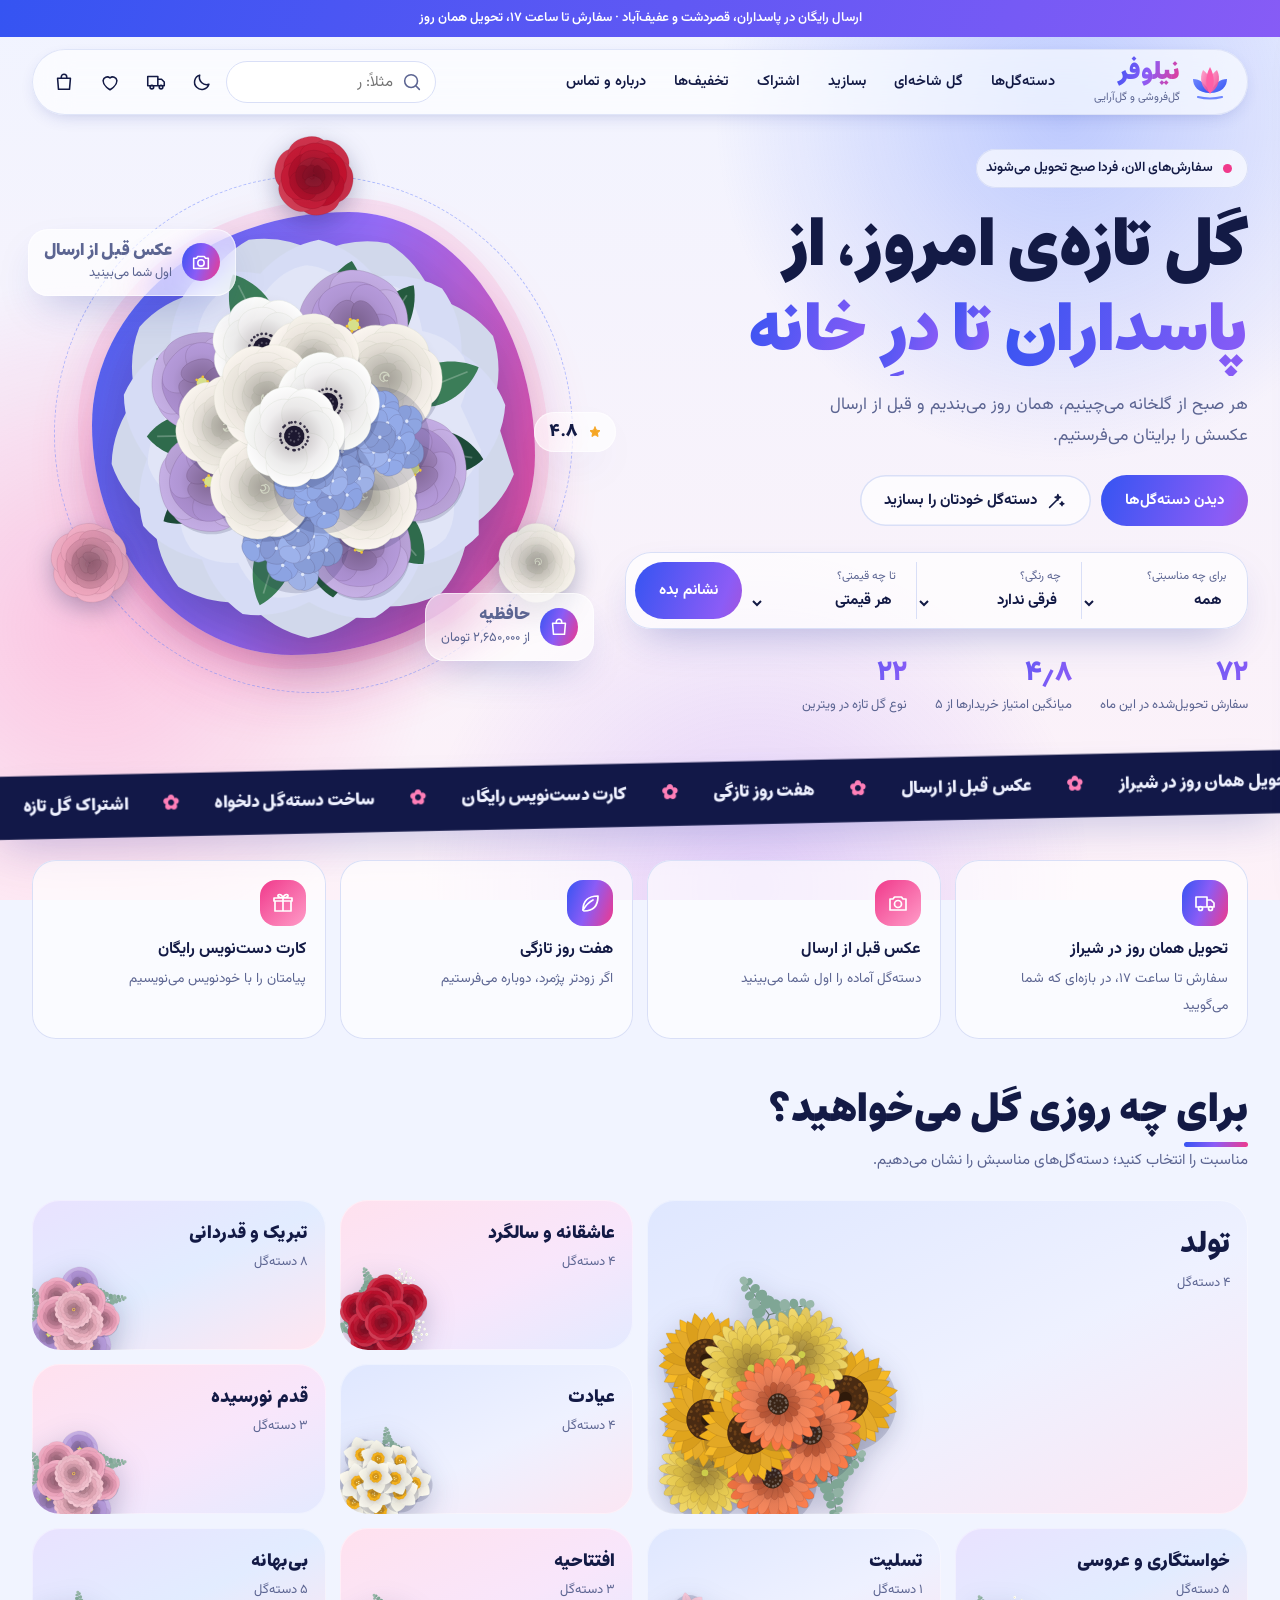
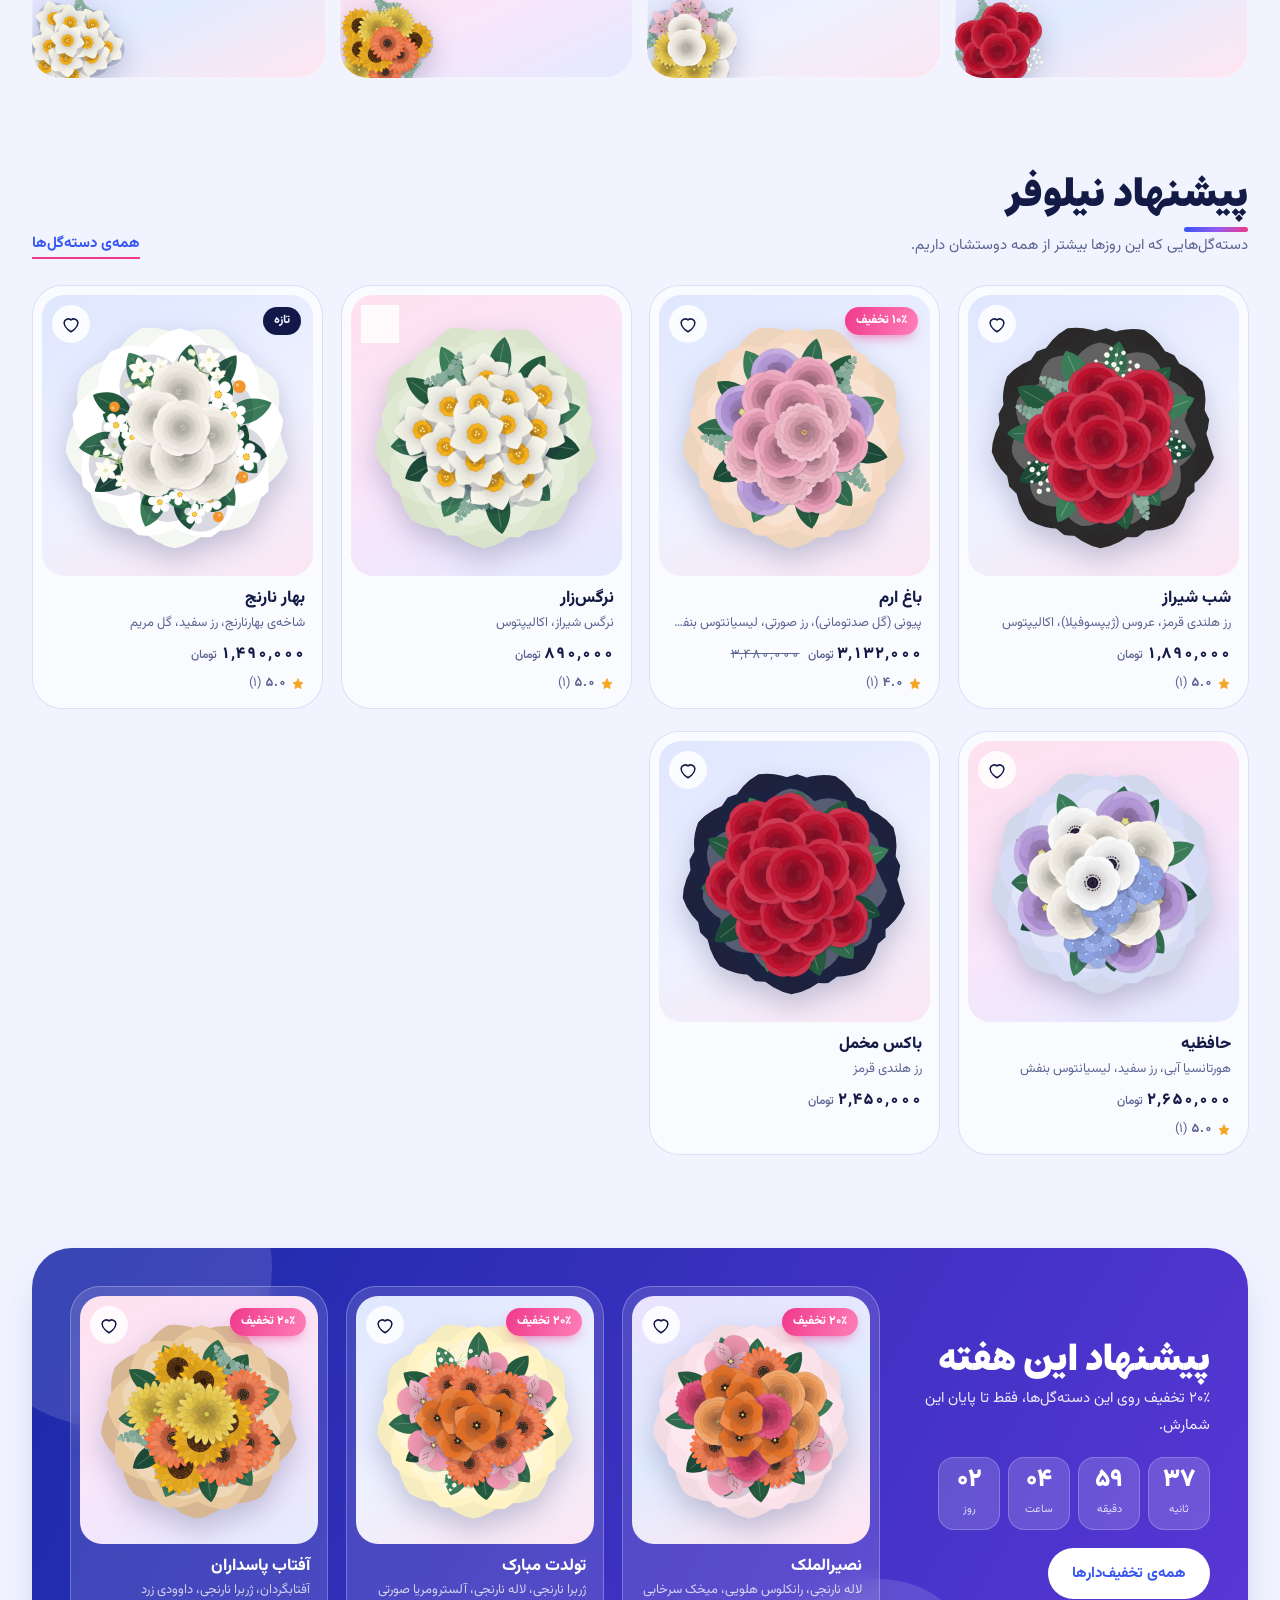
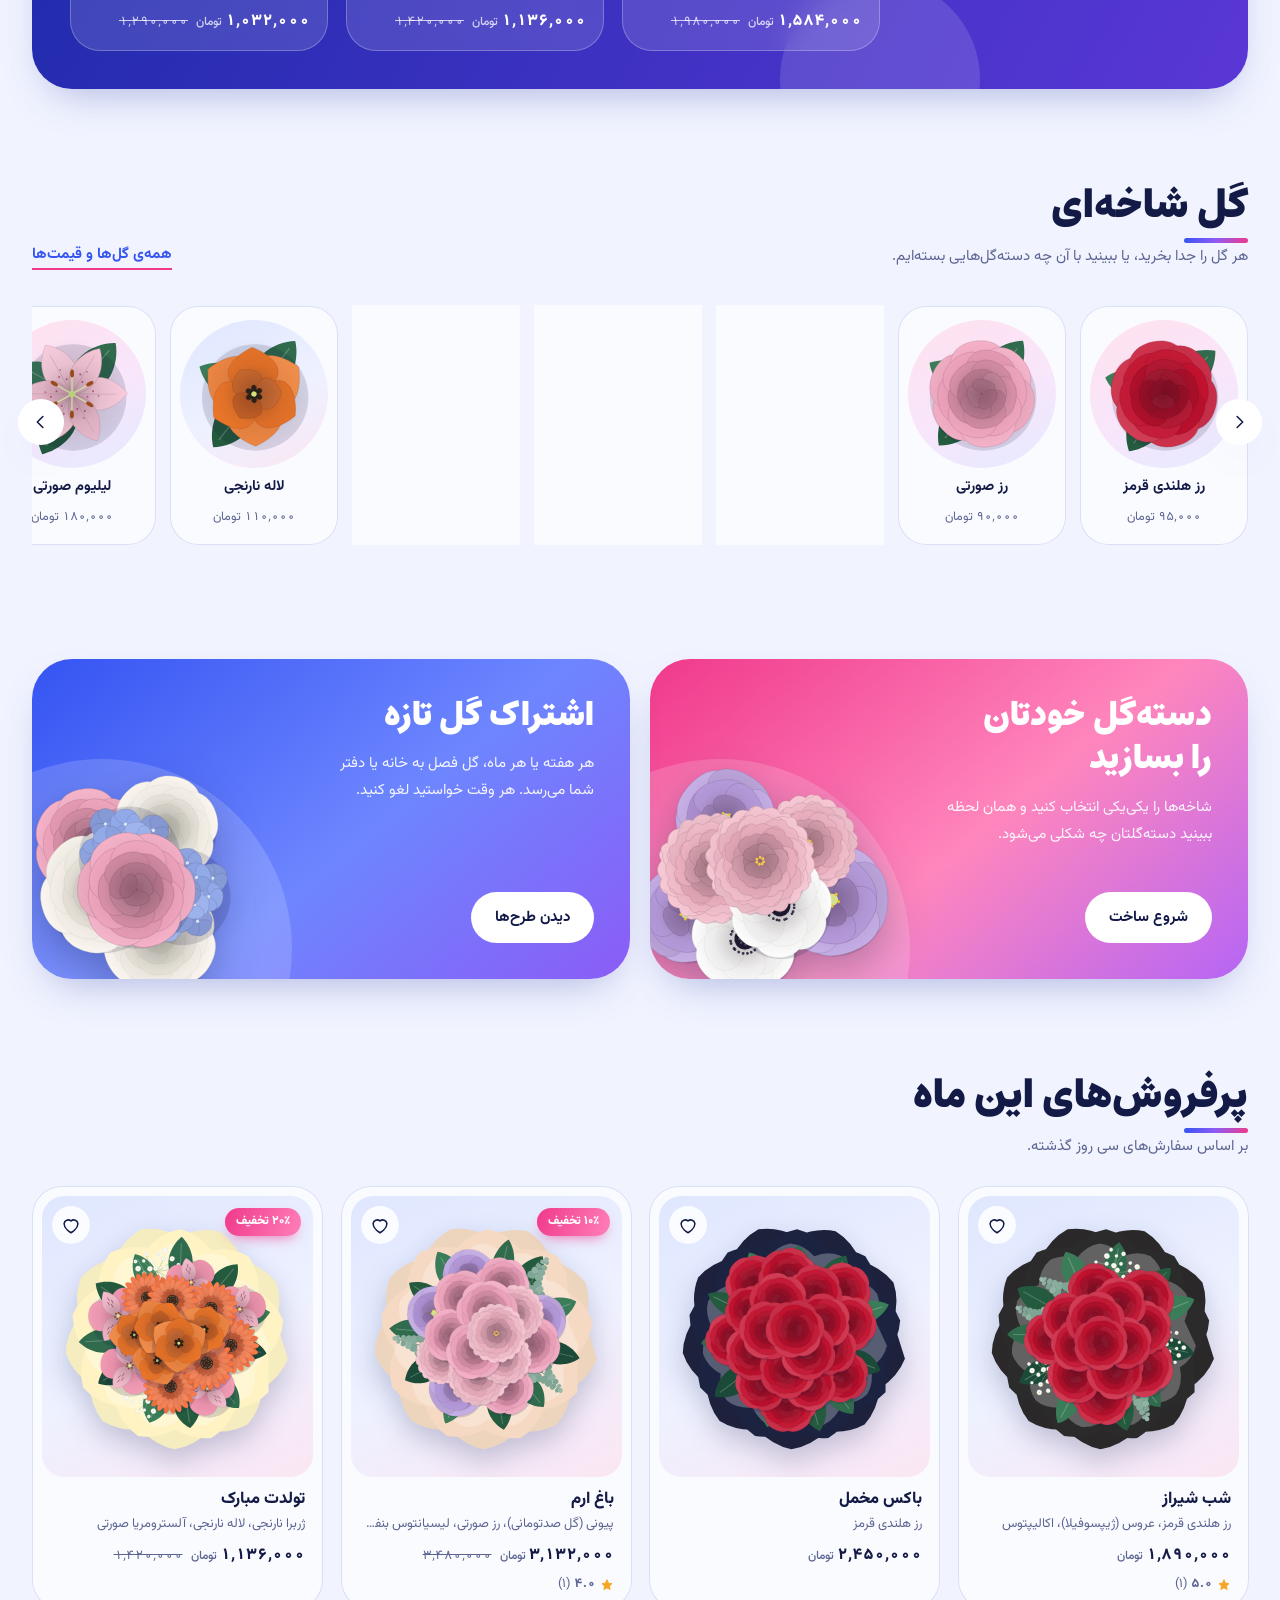
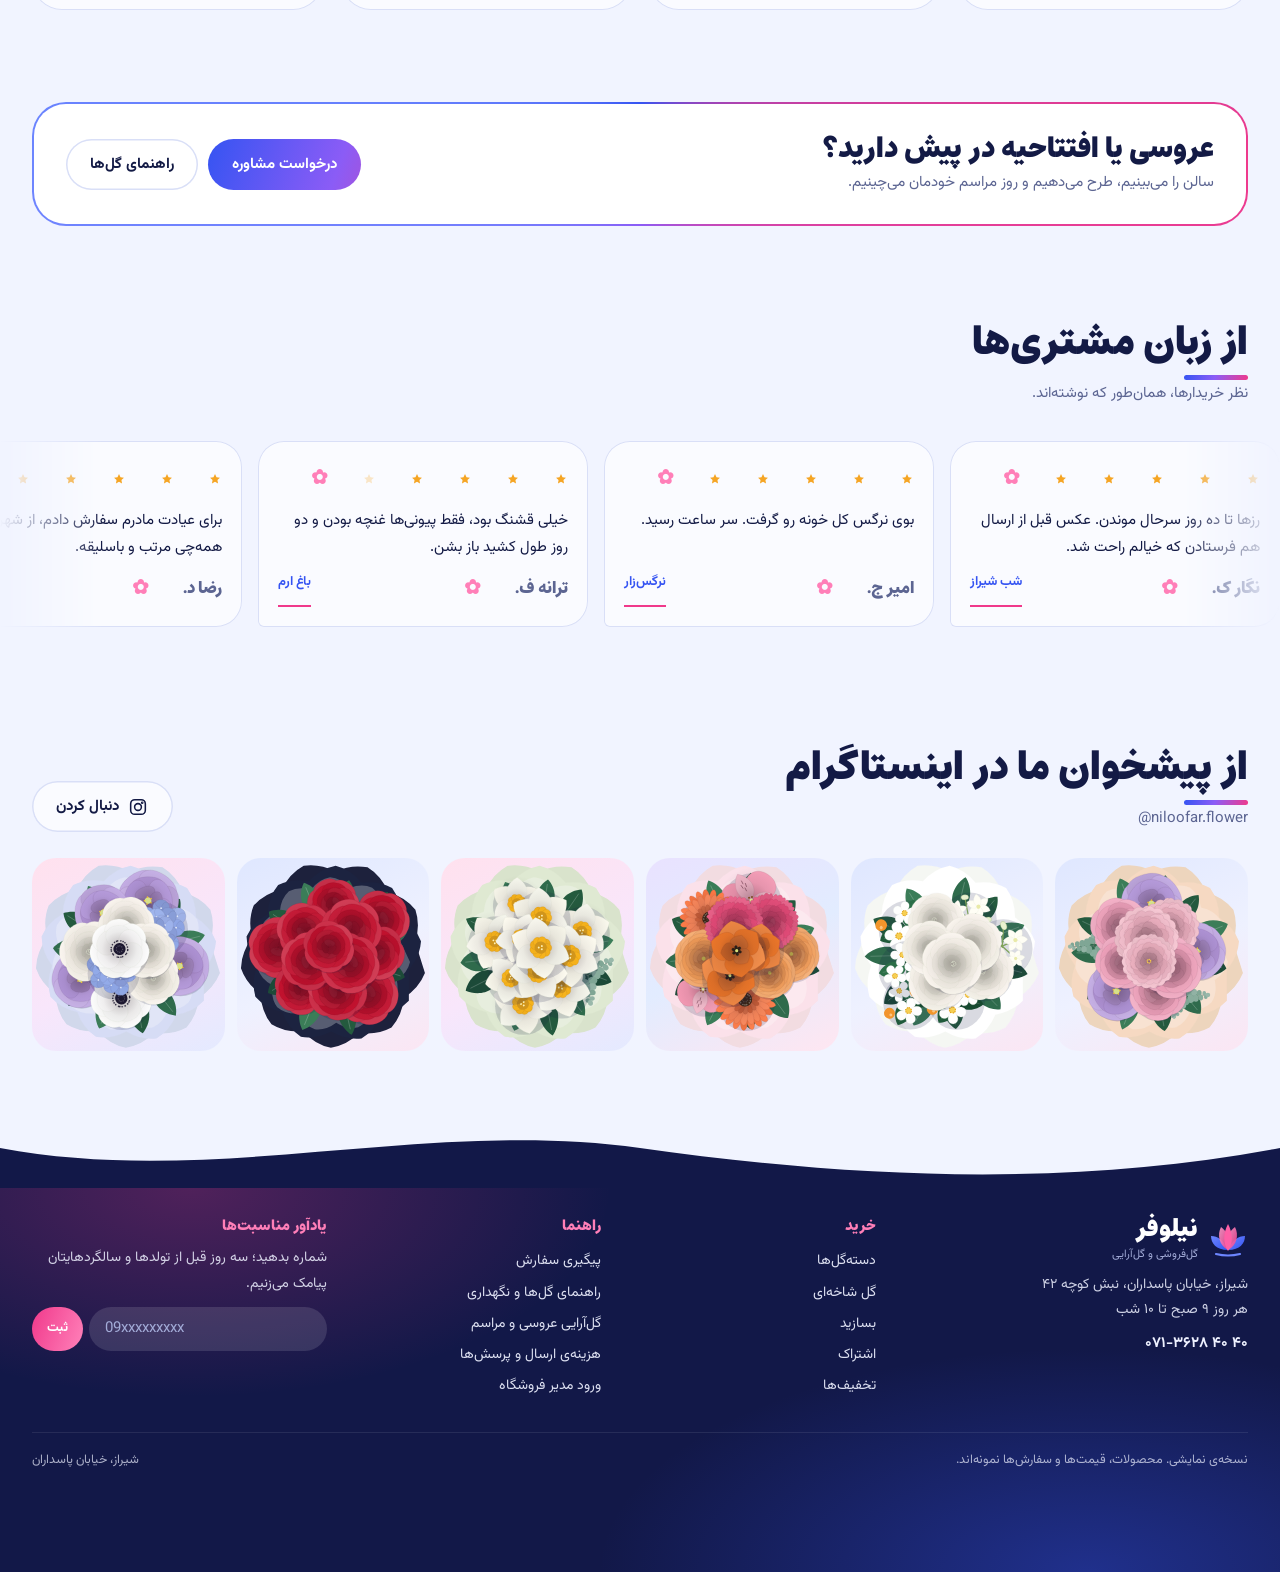
==== index.html @ 989ef5d7 "Add files via upload test for flower shopping" ====
<!doctype html>
<html lang="fa" dir="rtl">
<head>
  <meta charset="utf-8">
  <meta name="viewport" content="width=device-width, initial-scale=1, viewport-fit=cover">
  <title>گل‌فروشی نیلوفر</title>
  <meta name="description" content="گل‌فروشی نیلوفر، شیراز، خیابان پاسداران. خرید دسته‌گل و گل شاخه‌ای با تحویل همان روز.">
  <meta name="theme-color" content="#121848">
  <link rel="stylesheet" href="assets/css/style.css">
  <link rel="stylesheet" href="assets/css/admin.css">
</head>
<body>
  <div id="app"></div>
  <div class="splash" aria-hidden="true"><svg viewBox="0 0 40 40"><path d="M20 31C8 31 3 24 3 17c7 0 12 4 17 14Z" fill="#6d86ff"/><path d="M20 31c12 0 17-7 17-14-7 0-12 4-17 14Z" fill="#6d86ff"/><path d="M20 31C11 26 9 16 13 8c6 4 9 12 7 23Z" fill="#ff9cc8"/><path d="M20 31c9-5 11-15 7-23-6 4-9 12-7 23Z" fill="#ff9cc8"/><path d="M20 32c-5-7-5-18 0-27 5 9 5 20 0 27Z" fill="#ff5fa6"/><path d="M8 35c8 2 16 2 24 0" stroke="#fff" stroke-width="2.2" stroke-linecap="round" fill="none"/></svg></div>
  <noscript><p style="padding:24px;font-family:Tahoma">برای دیدن فروشگاه، جاوااسکریپت مرورگر را روشن کنید.</p></noscript>

  <!-- ترتیب مهم است: نقاش گل‌ها ← داده‌ها ← ابزارها ← جلوه‌ها ← پنل مدیریت ← فروشگاه -->
  <script src="assets/js/flora.js"></script>
  <script src="assets/js/store.js"></script>
  <script src="assets/js/ui.js"></script>
  <script src="assets/js/fx.js"></script>
  <script src="assets/js/admin.js"></script>
  <script src="assets/js/shop.js"></script>
</body>
</html>
---- assets/css/style.css ----
/* ============================================================
   نیلوفر — استایل فروشگاه (تم آبی و صورتی)
   چیدمان: پس‌زمینه‌ی شفقیِ متحرک، سطح‌های شیشه‌ای، کاشی‌های گرادیانی برای هر گل.
   تیترها با «استعداد»، متن با «وزیرمتن».
   همه‌ی رنگ‌ها در :root هستند؛ برای عوض‌کردن تم فقط همین بلوک را دست بزنید.
   ============================================================ */
@font-face { font-family: "Vazirmatn"; src: url("../fonts/Vazirmatn.woff2") format("woff2"); font-weight: 100 900; font-display: swap; }
@font-face { font-family: "Estedad"; src: url("../fonts/Estedad.woff2") format("woff2"); font-weight: 100 900; font-display: swap; }

:root {
  --bg: #f1f4ff;            /* سفیدِ یخی */
  --bg-2: #fdf1f8;
  --surface: #ffffff;
  --glass: rgba(255, 255, 255, .66);
  --surface-2: #e9edff;
  --ink: #131a45;           /* سرمه‌ای */
  --muted: #5c6592;
  --line: #d9dff7;
  --blue: #3554f2;
  --blue-2: #6d86ff;
  --violet: #8b5cf6;
  --pink: #f0398b;
  --pink-2: #ff7fb8;
  --blue-soft: #e2e9ff;
  --pink-soft: #ffe2ef;
  --gold: #f5a524;
  --gold-soft: #fff1d6;
  --primary: #3554f2;
  --on-primary: #ffffff;
  --band: #121848;
  --on-band: #eef1ff;
  --grad: linear-gradient(110deg, #3554f2 0%, #8b5cf6 48%, #f0398b 100%);
  --grad-soft: linear-gradient(135deg, #e2e9ff 0%, #f1e4ff 50%, #ffe2ef 100%);
  --tile-1: linear-gradient(155deg, #dfe7ff 0%, #eef1ff 55%, #fbe6f3 100%);
  --tile-2: linear-gradient(155deg, #ffe1ee 0%, #f8e6fb 55%, #e4eaff 100%);
  --tile-3: linear-gradient(155deg, #e9e2ff 0%, #e2ecff 50%, #ffe6f1 100%);
  --aur-1: rgba(84, 120, 255, .34);
  --aur-2: rgba(255, 92, 168, .30);
  --aur-3: rgba(150, 100, 255, .24);
  --ok: #129a6b; --warn: #b9770a; --bad: #dc2f55;
  --shadow: 0 18px 44px -18px rgba(40, 56, 160, .38);
  --shadow-sm: 0 6px 18px -8px rgba(40, 56, 160, .3);
  --glow: 0 14px 34px -10px rgba(240, 57, 139, .5);
  --display: "Estedad", "Vazirmatn", Tahoma, sans-serif;
  --body: "Vazirmatn", Tahoma, "Segoe UI", sans-serif;
  --r: 26px;
  --wrap: 1260px;
  --ease: cubic-bezier(.2, .8, .2, 1);
  --spring: cubic-bezier(.3, 1.5, .5, 1);
}
@media (prefers-color-scheme: dark) {
  :root:not([data-theme="light"]) {
    --bg: #080b22; --bg-2: #120a26; --surface: #121839; --glass: rgba(22, 29, 70, .62); --surface-2: #1a2250; --ink: #eef1ff; --muted: #a3acd8; --line: #28316a;
    --blue: #8098ff; --blue-2: #6d86ff; --violet: #a98bff; --pink: #ff6aa9; --pink-2: #ff9cc8; --blue-soft: #1a2456; --pink-soft: #3a1740; --gold: #ffc14d; --gold-soft: #3a2c12;
    --primary: #8098ff; --on-primary: #080b22; --band: #050718; --on-band: #eef1ff;
    --grad-soft: linear-gradient(135deg, #1a2456 0%, #2a1d5c 50%, #3a1740 100%);
    --tile-1: linear-gradient(155deg, #1b2760 0%, #1a2050 55%, #33194a 100%);
    --tile-2: linear-gradient(155deg, #3b1848 0%, #2a1c55 55%, #1b2760 100%);
    --tile-3: linear-gradient(155deg, #281d5e 0%, #1a2558 50%, #3a1946 100%);
    --aur-1: rgba(70, 100, 255, .30); --aur-2: rgba(255, 70, 150, .22); --aur-3: rgba(140, 90, 255, .22);
    --shadow: 0 18px 44px -16px rgba(0, 0, 0, .8); --shadow-sm: 0 6px 18px -8px rgba(0, 0, 0, .7); --glow: 0 14px 34px -10px rgba(255, 90, 160, .55); color-scheme: dark;
  }
}
:root[data-theme="dark"] {
  --bg: #080b22; --bg-2: #120a26; --surface: #121839; --glass: rgba(22, 29, 70, .62); --surface-2: #1a2250; --ink: #eef1ff; --muted: #a3acd8; --line: #28316a;
  --blue: #8098ff; --blue-2: #6d86ff; --violet: #a98bff; --pink: #ff6aa9; --pink-2: #ff9cc8; --blue-soft: #1a2456; --pink-soft: #3a1740; --gold: #ffc14d; --gold-soft: #3a2c12;
  --primary: #8098ff; --on-primary: #080b22; --band: #050718; --on-band: #eef1ff;
  --grad-soft: linear-gradient(135deg, #1a2456 0%, #2a1d5c 50%, #3a1740 100%);
  --tile-1: linear-gradient(155deg, #1b2760 0%, #1a2050 55%, #33194a 100%);
  --tile-2: linear-gradient(155deg, #3b1848 0%, #2a1c55 55%, #1b2760 100%);
  --tile-3: linear-gradient(155deg, #281d5e 0%, #1a2558 50%, #3a1946 100%);
  --aur-1: rgba(70, 100, 255, .30); --aur-2: rgba(255, 70, 150, .22); --aur-3: rgba(140, 90, 255, .22);
  --shadow: 0 18px 44px -16px rgba(0, 0, 0, .8); --shadow-sm: 0 6px 18px -8px rgba(0, 0, 0, .7); --glow: 0 14px 34px -10px rgba(255, 90, 160, .55); color-scheme: dark;
}

*, *::before, *::after { box-sizing: border-box; }
html { scroll-behavior: smooth; overflow-x: clip; }
#app { overflow-x: clip; position: relative; z-index: 1; }
body { margin: 0; background: var(--bg); color: var(--ink); font-family: var(--body); font-size: 15px; line-height: 1.8; -webkit-font-smoothing: antialiased; overflow-x: hidden; }
img, svg { max-width: 100%; display: block; }
a { color: inherit; text-decoration: none; }
button, input, select, textarea { font: inherit; color: inherit; }
button { cursor: pointer; border: 0; background: none; padding: 0; }
h1, h2, h3, h4 { margin: 0; line-height: 1.3; text-wrap: balance; }
p { margin: 0; }
ul { margin: 0; padding: 0; list-style: none; }
[hidden] { display: none !important; }
:focus-visible { outline: 3px solid var(--pink); outline-offset: 2px; border-radius: 8px; }
::selection { background: var(--pink); color: #fff; }
.num { font-variant-numeric: tabular-nums; }
.wrap { max-width: var(--wrap); margin-inline: auto; padding-inline: 22px; }
.flora { width: 100%; height: auto; }
.ic { width: 22px; height: 22px; flex: none; }
.grad-t { background: var(--grad); background-size: 220% 100%; -webkit-background-clip: text; background-clip: text; color: transparent; animation: hue 7s linear infinite alternate; }
@keyframes hue { to { background-position: 100% 0; } }

/* ---------- پس‌زمینه‌ی شفقی ---------- */
.aurora { position: fixed; inset: 0; z-index: 0; overflow: hidden; pointer-events: none; background: linear-gradient(180deg, var(--bg) 0%, var(--bg-2) 100%); }
.aurora i { position: absolute; width: 62vmax; height: 62vmax; border-radius: 50%; will-change: transform; }
.aurora i:nth-child(1) { background: radial-gradient(circle, var(--aur-1) 0, transparent 62%); top: -22vmax; right: -14vmax; animation: drift1 26s ease-in-out infinite alternate; }
.aurora i:nth-child(2) { background: radial-gradient(circle, var(--aur-2) 0, transparent 62%); top: 18vmax; left: -24vmax; animation: drift2 32s ease-in-out infinite alternate; }
.aurora i:nth-child(3) { background: radial-gradient(circle, var(--aur-3) 0, transparent 60%); bottom: -30vmax; right: 10vmax; animation: drift3 38s ease-in-out infinite alternate; }
@keyframes drift1 { to { transform: translate(-16vmax, 12vmax) scale(1.2); } }
@keyframes drift2 { to { transform: translate(20vmax, -10vmax) scale(.85); } }
@keyframes drift3 { to { transform: translate(-12vmax, -16vmax) scale(1.15); } }
.petals { position: fixed; inset: 0; z-index: 0; pointer-events: none; overflow: hidden; }
.petal { position: absolute; top: -6vh; width: 16px; height: 22px; border-radius: 80% 10% 80% 10%; opacity: .0; animation: fall linear infinite; }
@keyframes fall {
  0% { transform: translate3d(0, -6vh, 0) rotate(0); opacity: 0; }
  10% { opacity: .75; }
  100% { transform: translate3d(var(--sway, 12vw), 108vh, 0) rotate(var(--spin, 540deg)); opacity: 0; }
}
.progress { position: fixed; top: 0; inset-inline: 0; height: 3px; z-index: 90; background: var(--grad); transform-origin: right; transform: scaleX(var(--p, 0)); }

/* ---------- دکمه‌ها ---------- */
.btn { position: relative; overflow: hidden; display: inline-flex; align-items: center; justify-content: center; gap: 8px; padding: 12px 24px; border-radius: 999px; font-weight: 700; font-size: 15px; background: var(--grad); background-size: 180% 100%; color: #fff; transition: transform .25s var(--spring), box-shadow .25s, background-position .5s; white-space: nowrap; isolation: isolate; }
.btn::before { content: ""; position: absolute; inset: 0; z-index: -1; background: linear-gradient(100deg, transparent 30%, rgba(255, 255, 255, .45) 50%, transparent 70%); transform: translateX(130%); transition: transform .7s var(--ease); }
.btn:hover { transform: translateY(-2px) scale(1.02); box-shadow: var(--glow); background-position: 100% 0; }
.btn:hover::before { transform: translateX(-130%); }
.btn:active { transform: scale(.97); }
.btn-r { background: linear-gradient(110deg, #f0398b, #ff7fb8 60%, #8b5cf6); background-size: 180% 100%; }
.btn-g { background: var(--glass); color: var(--ink); box-shadow: inset 0 0 0 1.5px var(--line); backdrop-filter: blur(10px); }
.btn-g:hover { box-shadow: inset 0 0 0 1.5px var(--blue-2), var(--shadow-sm); }
.btn-sm { padding: 7px 15px; font-size: 13px; }
.btn-block { width: 100%; }
.btn[disabled] { opacity: .5; cursor: not-allowed; transform: none; box-shadow: none; }
.ripple { position: absolute; border-radius: 50%; background: rgba(255, 255, 255, .5); transform: scale(0); animation: ripple .6s linear; pointer-events: none; z-index: 1; }
@keyframes ripple { to { transform: scale(3); opacity: 0; } }
.link { position: relative; color: var(--blue); font-weight: 700; padding-bottom: 2px; background: linear-gradient(var(--pink), var(--pink)) no-repeat right bottom / 100% 2px; transition: background-size .35s var(--ease); }
.link:hover { background-size: 0 2px; background-position: left bottom; }
.icon-btn { position: relative; width: 44px; height: 44px; display: grid; place-items: center; border-radius: 50%; color: var(--ink); transition: background .2s, transform .25s var(--spring), color .2s; }
.icon-btn:hover { background: var(--surface-2); transform: translateY(-2px); color: var(--blue); }
.count { position: absolute; top: 2px; inset-inline-start: 0; min-width: 19px; height: 19px; padding: 0 5px; border-radius: 10px; background: var(--pink); color: #fff; font-size: 11px; font-weight: 800; display: grid; place-items: center; line-height: 1; box-shadow: 0 0 0 2px var(--bg); }
.bump { animation: bump .5s var(--spring); }
@keyframes bump { 40% { transform: scale(1.35) rotate(-10deg); } }

/* ---------- نوار خبر و سربرگ ---------- */
.announce { background: var(--grad); background-size: 220% 100%; animation: hue 9s linear infinite alternate; color: #fff; font-size: 13px; text-align: center; padding: 7px 16px; font-weight: 600; }
.hdr { position: sticky; top: env(safe-area-inset-top, 0px); z-index: 40; padding-block: 12px 0; pointer-events: none; }
.hdr-in { pointer-events: auto; display: flex; align-items: center; gap: 16px; min-height: 66px; padding-inline: 18px 10px; border-radius: 999px; background: var(--glass); backdrop-filter: blur(18px) saturate(1.5); box-shadow: inset 0 0 0 1px color-mix(in srgb, var(--line) 80%, transparent), var(--shadow-sm); transition: min-height .3s var(--ease), box-shadow .3s; max-width: calc(var(--wrap) - 44px); }
.hdr.scrolled .hdr-in { min-height: 56px; box-shadow: inset 0 0 0 1px var(--line), var(--shadow); }
.logo { display: flex; align-items: center; gap: 10px; }
.logo-mark { width: 40px; height: 40px; transition: transform .6s var(--spring); }
.logo:hover .logo-mark { transform: rotate(-18deg) scale(1.1); }
.logo-name { font-family: var(--display); font-weight: 900; font-size: 25px; line-height: 1.1; background: var(--grad); -webkit-background-clip: text; background-clip: text; color: transparent; }
.logo-sub { font-size: 11px; color: var(--muted); line-height: 1.2; margin-top: 2px; }
.nav { display: flex; gap: 2px; margin-inline-start: 10px; }
.nav a { position: relative; padding: 8px 13px; border-radius: 999px; font-weight: 600; font-size: 14.5px; transition: color .2s; z-index: 0; }
.nav a::before { content: ""; position: absolute; inset: 0; border-radius: inherit; background: var(--grad-soft); z-index: -1; transform: scale(.5); opacity: 0; transition: transform .3s var(--spring), opacity .2s; }
.nav a:hover::before, .nav a.on::before { transform: none; opacity: 1; }
.nav a.on { color: var(--blue); }
.hdr-tools { display: flex; align-items: center; gap: 2px; margin-inline-start: auto; }
.search { position: relative; }
.search input { width: 210px; height: 42px; border-radius: 999px; border: 1.5px solid var(--line); background: var(--surface); padding-inline: 42px 16px; outline: 0; transition: border-color .2s, width .35s var(--ease), box-shadow .2s; }
.search input:focus { border-color: var(--blue-2); width: 270px; box-shadow: 0 0 0 4px color-mix(in srgb, var(--blue-2) 22%, transparent); }
.search .ic { position: absolute; inset-inline-start: 13px; top: 10px; color: var(--muted); pointer-events: none; }
.sugg { position: absolute; top: 52px; inset-inline: 0; min-width: 300px; background: var(--surface); border: 1px solid var(--line); border-radius: 20px; box-shadow: var(--shadow); padding: 6px; z-index: 50; animation: pop .25s var(--spring); }
@keyframes pop { from { transform: translateY(-8px) scale(.96); opacity: 0; } }
.sugg a { display: flex; align-items: center; gap: 10px; padding: 6px 8px; border-radius: 14px; font-size: 14px; transition: background .15s, transform .2s; }
.sugg a:hover { background: var(--surface-2); transform: translateX(-4px); }
.sugg .th { width: 42px; height: 42px; border-radius: 14px; flex: none; overflow: hidden; }
.sugg small { color: var(--muted); margin-inline-start: auto; }
.menu-btn { display: none; }

/* ---------- ورود صفحه و نمایش هنگام اسکرول ---------- */
#view > * { animation: viewin .5s var(--ease) both; }
@keyframes viewin { from { opacity: 0; transform: translateY(14px); } }
.has-fx [data-rv] { opacity: 0; transform: translateY(28px) scale(.98); transition: opacity .7s var(--ease), transform .7s var(--ease); transition-delay: calc(var(--d, 0) * 70ms); }
.has-fx [data-rv="left"] { transform: translateX(-40px); }
.has-fx [data-rv="zoom"] { transform: scale(.86); }
.has-fx [data-rv].in { opacity: 1; transform: none; }

/* ---------- صفحه‌ی اول: قهرمان ---------- */
.hero { position: relative; padding-block: 34px 20px; }
.hero-in { display: grid; grid-template-columns: 1.05fr .95fr; gap: 30px; align-items: center; }
.hero h1 { font-family: var(--display); font-weight: 900; font-size: clamp(2.3rem, 5.2vw, 4.5rem); line-height: 1.28; letter-spacing: -.01em; }
.hero h1 .w { display: inline-block; animation: word .8s var(--spring) both; animation-delay: calc(var(--i) * 80ms + 150ms); }
@keyframes word { from { opacity: 0; transform: translateY(.7em) rotate(6deg); } }
.hero p.lead { font-size: 17px; color: var(--muted); max-width: 46ch; margin-top: 14px; animation: viewin .8s .6s var(--ease) both; }
.hero-cta { display: flex; gap: 10px; flex-wrap: wrap; margin-top: 24px; }
.hero .hero-cta { animation: viewin .8s .75s var(--ease) both; }
.same-day { display: inline-flex; align-items: center; gap: 10px; margin-bottom: 18px; padding: 7px 16px 7px 10px; background: var(--glass); backdrop-filter: blur(10px); box-shadow: inset 0 0 0 1px var(--line); color: var(--ink); border-radius: 999px; font-size: 13.5px; font-weight: 600; animation: viewin .6s var(--ease) both; }
.same-day b { color: var(--pink); font-variant-numeric: tabular-nums; }
.pulse { width: 9px; height: 9px; border-radius: 50%; background: var(--pink); box-shadow: 0 0 0 0 var(--pink); animation: pulse 1.8s infinite; }
@keyframes pulse { 70% { box-shadow: 0 0 0 10px transparent; } 100% { box-shadow: 0 0 0 0 transparent; } }
.hero-stats { display: flex; gap: 28px; margin-top: 26px; flex-wrap: wrap; animation: viewin .8s 1s var(--ease) both; }
.stat b { display: block; font-family: var(--display); font-weight: 900; font-size: 28px; line-height: 1.3; font-variant-numeric: tabular-nums; }
.stat span { font-size: 13px; color: var(--muted); }

.stage { position: relative; justify-self: center; width: min(100%, 540px); aspect-ratio: 1; --mx: 0; --my: 0; }
.stage-blob { position: absolute; inset: 9%; background: var(--grad); border-radius: 58% 42% 55% 45% / 48% 55% 45% 52%; animation: morph 14s ease-in-out infinite alternate, spin 40s linear infinite; opacity: .9; box-shadow: 0 30px 80px -20px rgba(240, 57, 139, .55), 0 0 0 14px color-mix(in srgb, var(--pink-2) 18%, transparent); transform: translate(calc(var(--mx) * -10px), calc(var(--my) * -10px)); }
@keyframes morph { 0% { border-radius: 58% 42% 55% 45% / 48% 55% 45% 52%; } 50% { border-radius: 42% 58% 44% 56% / 58% 42% 58% 42%; } 100% { border-radius: 52% 48% 60% 40% / 44% 60% 40% 56%; } }
@keyframes spin { to { rotate: 360deg; } }
.stage-ring { position: absolute; inset: 0; animation: spin 36s linear infinite reverse; }
.stage-ring text { font-family: var(--body); font-size: 9.5px; font-weight: 700; fill: var(--muted); letter-spacing: .5px; }
.stage-orbit { position: absolute; inset: 2%; border-radius: 50%; border: 1.5px dashed color-mix(in srgb, var(--blue-2) 50%, transparent); animation: spin 30s linear infinite; }
.orb { position: absolute; width: 17%; aspect-ratio: 1; margin: -8.5%; animation: spin 30s linear infinite reverse; filter: drop-shadow(0 8px 12px rgba(20, 26, 80, .3)); }
.orb:nth-child(1) { top: 0; left: 50%; }
.orb:nth-child(2) { top: 75%; left: 6.7%; }
.orb:nth-child(3) { top: 75%; left: 93.3%; }
.stage-bq { position: absolute; inset: 11%; display: grid; place-items: center; animation: bob 6s ease-in-out infinite; transform: translate(calc(var(--mx) * 16px), calc(var(--my) * 16px)); filter: drop-shadow(0 26px 30px rgba(20, 26, 80, .35)); }
.stage-bq > * { transition: transform .5s var(--ease); }
.stage-bq:hover > * { transform: scale(1.05) rotate(6deg); }
@keyframes bob { 50% { translate: 0 -12px; } }
.chip-f { position: absolute; z-index: 3; background: var(--glass); backdrop-filter: blur(14px) saturate(1.4); box-shadow: inset 0 0 0 1px color-mix(in srgb, #fff 55%, transparent), var(--shadow); border-radius: 20px; padding: 10px 16px; display: flex; align-items: center; gap: 10px; font-size: 13px; animation: bob 5s ease-in-out infinite; transform: translate(calc(var(--mx) * 26px), calc(var(--my) * 26px)); }
.chip-f strong { display: block; font-family: var(--display); font-weight: 800; font-size: 17px; line-height: 1.4; }
.chip-f span { color: var(--muted); }
.chip-f .dot-ic { width: 38px; height: 38px; border-radius: 50%; background: var(--grad); color: #fff; display: grid; place-items: center; flex: none; }
.chip-f.c1 { inset-block-end: 8%; inset-inline-start: -2%; animation-delay: -1s; }
.chip-f.c2 { inset-block-start: 12%; inset-inline-end: -3%; animation-delay: -2.5s; }
.chip-f.c3 { inset-block-start: 46%; inset-inline-start: -6%; animation-delay: -4s; padding: 8px 14px; }
.bloom { animation: bloom .8s var(--spring) backwards; animation-delay: calc(var(--i) * 40ms + 200ms); }
@keyframes bloom { from { transform: scale(0) rotate(-60deg); opacity: 0; } }

.finder { margin-top: 26px; display: grid; grid-template-columns: 1fr 1fr 1fr auto; gap: 8px; background: var(--glass); backdrop-filter: blur(16px); box-shadow: inset 0 0 0 1px var(--line), var(--shadow); border-radius: 26px; padding: 10px; max-width: 660px; animation: viewin .8s .9s var(--ease) both; }
.finder label { display: block; font-size: 11.5px; color: var(--muted); padding-inline: 12px; }
.finder select { width: 100%; border: 0; background: transparent; padding: 0 12px 6px; font-weight: 700; outline: 0; cursor: pointer; }
.finder select option { background: var(--surface); color: var(--ink); }
.finder > div { border-inline-end: 1px solid var(--line); padding-top: 4px; }
.finder > div:nth-child(3) { border: 0; }

/* ---------- نوار متحرک ---------- */
.marquee { margin-block: 26px 6px; background: var(--band); color: var(--on-band); transform: rotate(-1.2deg) scale(1.02); overflow: hidden; padding-block: 13px; box-shadow: var(--shadow); }
.marquee-track { display: flex; gap: 34px; width: max-content; animation: marq 36s linear infinite; }
.marquee:hover .marquee-track, .rev-marquee:hover .marquee-track { animation-play-state: paused; }
.marquee-track span { display: inline-flex; align-items: center; gap: 34px; font-family: var(--display); font-weight: 800; font-size: 17px; white-space: nowrap; }
.marquee-track span::after { content: "✿"; color: var(--pink-2); font-size: 20px; animation: spin 6s linear infinite; }
@keyframes marq { to { transform: translateX(50%); } }

.sec { padding-block: 46px; position: relative; }
.sec-h { display: flex; align-items: end; justify-content: space-between; gap: 16px; margin-bottom: 26px; flex-wrap: wrap; }
.sec-h h2 { position: relative; font-family: var(--display); font-weight: 900; font-size: clamp(1.7rem, 3.2vw, 2.5rem); padding-bottom: 10px; }
.sec-h h2::after { content: ""; position: absolute; inset-block-end: 0; inset-inline-start: 0; width: 64px; height: 5px; border-radius: 5px; background: var(--grad); transition: width .8s var(--ease) .2s; }
.has-fx .sec-h[data-rv] h2::after { width: 0; }
.has-fx .sec-h[data-rv].in h2::after { width: 64px; }
.sec-h p { color: var(--muted); max-width: 52ch; }

.promise { display: grid; grid-template-columns: repeat(4, minmax(0, 1fr)); gap: 14px; margin-top: 34px; }
.promise div { padding: 20px; border-radius: 24px; background: var(--glass); backdrop-filter: blur(12px); box-shadow: inset 0 0 0 1px var(--line); transition: transform .35s var(--spring), box-shadow .3s; }
.promise div:hover { transform: translateY(-6px); box-shadow: inset 0 0 0 1px var(--blue-2), var(--shadow); }
.promise b { display: block; font-size: 16px; }
.promise span { color: var(--muted); font-size: 13.5px; }
.promise .ic { box-sizing: content-box; color: #fff; width: 24px; height: 24px; padding: 11px; border-radius: 16px; background: var(--grad); margin-bottom: 10px; transition: transform .5s var(--spring); }
.promise div:nth-child(even) .ic { background: linear-gradient(135deg, #f0398b, #ff9cc8); }
.promise div:hover .ic { transform: rotate(-12deg) scale(1.12); }

/* ---------- مناسبت‌ها: چیدمان بنتو ---------- */
.bento { display: grid; grid-template-columns: repeat(4, minmax(0, 1fr)); grid-auto-rows: 150px; gap: 14px; }
.bento-i { position: relative; overflow: hidden; border-radius: 28px; padding: 18px; display: flex; flex-direction: column; justify-content: flex-start; background: var(--tile-1); box-shadow: inset 0 0 0 1px color-mix(in srgb, #fff 40%, transparent); transition: transform .4s var(--spring), box-shadow .3s; isolation: isolate; }
.bento-i:nth-child(3n+2) { background: var(--tile-2); }
.bento-i:nth-child(3n) { background: var(--tile-3); }
.bento-i:first-child { grid-column: span 2; grid-row: span 2; }
.bento-i b { font-family: var(--display); font-weight: 800; font-size: 18px; position: relative; z-index: 2; }
.bento-i:first-child b { font-size: 30px; }
.bento-i small { color: var(--muted); font-size: 13px; position: relative; z-index: 2; }
.bento-i .flora, .bento-i img { position: absolute; width: 128px; inset-block-end: -30px; inset-inline-end: -22px; transition: transform .7s var(--spring); filter: drop-shadow(0 10px 14px rgba(20, 26, 80, .25)); z-index: 1; }
.bento-i img { border-radius: 50%; aspect-ratio: 1; object-fit: cover; }
.bento-i:first-child .flora, .bento-i:first-child img { width: min(74%, 330px); inset-block-end: -18%; inset-inline-end: -8%; }
.bento-i:hover { transform: translateY(-6px); box-shadow: inset 0 0 0 1.5px var(--pink-2), var(--shadow); }
.bento-i:hover .flora, .bento-i:hover img { transform: rotate(-28deg) scale(1.14); }
.bento-i::after { content: "←"; position: absolute; inset-block-end: 14px; inset-inline-start: 16px; width: 34px; height: 34px; border-radius: 50%; background: var(--surface); color: var(--blue); display: grid; place-items: center; font-weight: 800; transform: scale(0); transition: transform .35s var(--spring); z-index: 2; }
.bento-i:hover::after { transform: none; }

/* ---------- کارت محصول ---------- */
.grid { display: grid; grid-template-columns: repeat(auto-fill, minmax(232px, 1fr)); gap: 22px 18px; }
.card { position: relative; display: flex; flex-direction: column; min-width: 0; padding: 10px 10px 14px; border-radius: 30px; background: var(--glass); backdrop-filter: blur(12px); box-shadow: inset 0 0 0 1px var(--line); transition: transform .4s var(--ease), box-shadow .35s; transform: perspective(900px) rotateX(var(--rx, 0deg)) rotateY(var(--ry, 0deg)) translateY(var(--ty, 0)); transform-style: preserve-3d; }
.card::before { content: ""; position: absolute; inset: 0; border-radius: inherit; padding: 1.5px; background: var(--grad); -webkit-mask: linear-gradient(#000 0 0) content-box exclude, linear-gradient(#000 0 0); mask: linear-gradient(#000 0 0) content-box exclude, linear-gradient(#000 0 0); opacity: 0; transition: opacity .35s; pointer-events: none; }
.card:hover { --ty: -8px; box-shadow: inset 0 0 0 1px transparent, var(--shadow); }
.card:hover::before { opacity: 1; }
.card-top { position: relative; }
.arch { border-radius: 22px; overflow: hidden; position: relative; }
.card-art { position: relative; aspect-ratio: 1 / 1.04; display: grid; place-items: center; padding: 7%; background: var(--tile-1); }
.card-art::after { content: ""; position: absolute; inset: 0; background: radial-gradient(circle at var(--gx, 50%) var(--gy, 0%), rgba(255, 255, 255, .5), transparent 55%); opacity: 0; transition: opacity .3s; pointer-events: none; mix-blend-mode: soft-light; }
.card:hover .card-art::after { opacity: 1; }
.card-art img.photo, .pd-art img.photo, .th img, .insta img, .line-art img { width: 100%; height: 100%; object-fit: cover; }
.card-art:has(img.photo) { padding: 0; }
.card-art .flora { transition: transform .8s var(--spring); filter: drop-shadow(0 12px 14px rgba(20, 26, 80, .22)); }
.card:hover .card-art .flora { transform: rotate(14deg) scale(1.09); }
.tags { position: absolute; inset-block-start: 12px; inset-inline-start: 12px; display: flex; flex-direction: column; gap: 5px; align-items: flex-start; z-index: 2; }
.tag { background: linear-gradient(110deg, #f0398b, #ff7fb8); color: #fff; font-size: 12px; font-weight: 800; padding: 3px 11px; border-radius: 999px; box-shadow: 0 6px 14px -6px rgba(240, 57, 139, .8); animation: tagin .5s var(--spring) both; }
@keyframes tagin { from { transform: scale(0) rotate(-20deg); } }
.tag.dark { background: var(--band); color: var(--on-band); box-shadow: none; }
.card-wish { position: absolute; inset-block-start: 10px; inset-inline-end: 10px; width: 38px; height: 38px; border-radius: 50%; background: rgba(255, 255, 255, .85); backdrop-filter: blur(8px); color: #131a45; display: grid; place-items: center; z-index: 2; transition: transform .3s var(--spring), color .2s; }
.card-wish:hover { transform: scale(1.18); color: #f0398b; }
.card-wish.on { color: #f0398b; }
.card-wish.on svg { fill: currentColor; animation: heart .5s var(--spring); }
@keyframes heart { 0% { transform: scale(.3); } 60% { transform: scale(1.4); } }
.card-add { position: absolute; inset-block-end: 10px; inset-inline: 10px; height: 40px; border-radius: 999px; background: var(--grad); color: #fff; font-size: 13.5px; font-weight: 700; z-index: 2; opacity: 0; transform: translateY(14px) scale(.94); transition: opacity .3s, transform .35s var(--spring); box-shadow: var(--glow); }
.card:hover .card-add, .card-add:focus-visible { opacity: 1; transform: none; }
.card-add:active { transform: scale(.95); }
.card-b { padding: 12px 8px 0; display: flex; flex-direction: column; gap: 2px; }
.card-b h3 { font-size: 16.5px; font-weight: 800; transition: color .2s; }
.card:hover .card-b h3 { color: var(--blue); }
.card-meta { color: var(--muted); font-size: 13px; white-space: nowrap; overflow: hidden; text-overflow: ellipsis; }
.price-row { display: flex; align-items: baseline; gap: 8px; flex-wrap: wrap; margin-top: 4px; }
.price { font-weight: 800; font-size: 16px; font-variant-numeric: tabular-nums; }
.price small { font-weight: 500; font-size: 12px; color: var(--muted); margin-inline-start: 3px; }
.price-old { color: var(--muted); text-decoration: line-through; font-size: 13px; font-variant-numeric: tabular-nums; }
.stars { display: inline-flex; align-items: center; gap: 4px; font-size: 13px; color: var(--muted); }
.stars svg { width: 14px; height: 14px; color: var(--gold); fill: currentColor; }
.soldout { opacity: .55; filter: grayscale(.5); }

/* ---------- ردیف کشویی گل‌های شاخه‌ای ---------- */
.scroller-wrap { position: relative; }
.scroller { display: flex; gap: 14px; overflow-x: auto; scroll-snap-type: x mandatory; padding: 10px 4px 22px; scrollbar-width: none; scroll-behavior: smooth; }
.scroller::-webkit-scrollbar { display: none; }
.sc-btn { position: absolute; top: 38%; width: 46px; height: 46px; border-radius: 50%; background: var(--surface); color: var(--ink); box-shadow: var(--shadow); display: grid; place-items: center; z-index: 3; transition: transform .25s var(--spring), background .2s, color .2s; }
.sc-btn:hover { transform: scale(1.12); background: var(--blue); color: #fff; }
.sc-btn.prev { right: -14px; }
.sc-btn.next { left: -14px; }
.sc-btn.next .ic { transform: scaleX(-1); }
.stem-row { display: grid; grid-template-columns: repeat(auto-fill, minmax(128px, 1fr)); gap: 18px 12px; }
.stem { flex: none; width: 168px; scroll-snap-align: start; display: flex; flex-direction: column; align-items: center; text-align: center; gap: 6px; padding: 14px 10px 16px; border-radius: 28px; background: var(--glass); backdrop-filter: blur(12px); box-shadow: inset 0 0 0 1px var(--line); transition: transform .4s var(--spring), box-shadow .3s; }
.stem:hover { transform: translateY(-8px); box-shadow: inset 0 0 0 1.5px var(--pink-2), var(--shadow); }
.stem-art { width: 100%; aspect-ratio: 1; border-radius: 50%; overflow: hidden; display: grid; place-items: center; transition: transform .7s var(--spring); background: var(--tile-2); }
.stem:hover .stem-art { transform: scale(1.06) rotate(-40deg); }
.stem b { font-size: 14.5px; }
.stem span:not(.stem-art) { color: var(--muted); font-size: 12.5px; }

/* ---------- پیشنهاد زمان‌دار ---------- */
.offer { position: relative; overflow: hidden; background: linear-gradient(120deg, #1a2aa8, #5a37d6, #c9308a, #1a2aa8); background-size: 300% 300%; animation: flow 14s ease infinite; color: #fff; border-radius: 40px; padding: 38px; display: grid; grid-template-columns: 300px 1fr; gap: 30px; align-items: center; box-shadow: var(--shadow); isolation: isolate; }
@keyframes flow { 50% { background-position: 100% 100%; } }
.offer::before, .offer::after { content: ""; position: absolute; border-radius: 50%; z-index: -1; background: rgba(255, 255, 255, .13); animation: bob 8s ease-in-out infinite; }
.offer::before { width: 320px; height: 320px; top: -140px; left: -80px; }
.offer::after { width: 200px; height: 200px; bottom: -90px; right: 22%; animation-delay: -3s; }
.offer h2 { font-family: var(--display); font-weight: 900; font-size: 2.3rem; }
.offer p { opacity: .9; }
.offer .card { background: rgba(255, 255, 255, .13); box-shadow: inset 0 0 0 1px rgba(255, 255, 255, .25); }
.offer .card-b h3, .offer .price, .offer .card:hover .card-b h3 { color: #fff; }
.offer .card-meta, .offer .price-old, .offer .price small, .offer .stars { color: rgba(255, 255, 255, .75); }
.offer .btn { background: #fff; color: #3554f2; }
.clock { display: flex; gap: 8px; margin-block: 18px; direction: ltr; justify-content: flex-end; }
.clock div { background: rgba(255, 255, 255, .16); backdrop-filter: blur(8px); border-radius: 16px; padding: 8px 0; width: 62px; text-align: center; box-shadow: inset 0 0 0 1px rgba(255, 255, 255, .22); overflow: hidden; }
.clock b { display: block; font-size: 25px; font-variant-numeric: tabular-nums; line-height: 1.2; font-family: var(--display); font-weight: 800; }
.clock b.flip { animation: flip .45s var(--ease); }
@keyframes flip { from { transform: translateY(-80%); opacity: 0; } }
.clock span { font-size: 11px; opacity: .8; }
.offer .grid { grid-template-columns: repeat(3, minmax(0, 1fr)); }

/* ---------- بلوک‌های دیگر صفحه‌ی اول ---------- */
.duo { display: grid; grid-template-columns: 1fr 1fr; gap: 20px; }
.panel { border-radius: 40px; padding: 36px; position: relative; overflow: hidden; display: flex; flex-direction: column; align-items: flex-start; gap: 12px; min-height: 320px; color: #fff; box-shadow: var(--shadow); transition: transform .45s var(--spring); isolation: isolate; }
.panel:hover { transform: translateY(-6px) rotate(-.4deg); }
.panel h2 { font-family: var(--display); font-weight: 900; font-size: 2.1rem; max-width: 12ch; }
.panel p { max-width: 34ch; opacity: .93; }
.panel-a { background: linear-gradient(140deg, #f0398b 0%, #ff86bd 55%, #b565f5 100%); }
.panel-b { background: linear-gradient(140deg, #3554f2 0%, #6d86ff 55%, #8b5cf6 100%); }
.panel::before { content: ""; position: absolute; width: 380px; height: 380px; border-radius: 50%; background: rgba(255, 255, 255, .16); inset-inline-end: -120px; inset-block-end: -160px; z-index: -1; transition: transform .7s var(--ease); }
.panel:hover::before { transform: scale(1.25); }
.panel .deco { position: absolute; inset-inline-end: -34px; inset-block-end: -44px; width: 290px; pointer-events: none; animation: bob 7s ease-in-out infinite; filter: drop-shadow(0 16px 20px rgba(20, 26, 80, .3)); transition: transform .8s var(--spring); }
.panel:hover .deco { transform: rotate(-16deg) scale(1.08); }
.panel > *:not(.deco) { position: relative; z-index: 1; }
.panel .btn { margin-top: auto; background: #fff; color: var(--band); }

.band { position: relative; border-radius: 34px; padding: 30px 34px; display: flex; align-items: center; justify-content: space-between; gap: 20px; flex-wrap: wrap; background: var(--glass); backdrop-filter: blur(12px); isolation: isolate; overflow: hidden; }
.band::before { content: ""; position: absolute; inset: -60%; z-index: -2; background: conic-gradient(from 0deg, #3554f2, #f0398b, #8b5cf6, #6d86ff, #3554f2); animation: spin 9s linear infinite; }
.band::after { content: ""; position: absolute; inset: 2px; border-radius: 32px; background: var(--surface); z-index: -1; }
.band h2 { font-family: var(--display); font-weight: 900; font-size: 1.8rem; }
.band p { color: var(--muted); }

.revs { display: grid; grid-template-columns: repeat(auto-fit, minmax(260px, 1fr)); gap: 16px; }
.rev-marquee { overflow: hidden; padding-block: 8px 24px; -webkit-mask: linear-gradient(90deg, transparent, #000 8%, #000 92%, transparent); mask: linear-gradient(90deg, transparent, #000 8%, #000 92%, transparent); }
.rev-marquee .marquee-track { gap: 16px; animation-duration: 48s; }
.rev-marquee .rev { width: 330px; flex: none; }
.rev { background: var(--glass); backdrop-filter: blur(12px); box-shadow: inset 0 0 0 1px var(--line); border-radius: 26px 26px 26px 6px; padding: 20px; display: flex; flex-direction: column; gap: 10px; transition: transform .35s var(--spring), box-shadow .3s; }
.rev:hover { transform: translateY(-6px) rotate(-1deg); box-shadow: inset 0 0 0 1.5px var(--blue-2), var(--shadow); }
.rev p { font-size: 15px; }
.rev footer { display: flex; justify-content: space-between; color: var(--muted); font-size: 13px; margin-top: auto; }

.insta-grid { display: grid; grid-template-columns: repeat(6, 1fr); gap: 12px; }
.insta { position: relative; aspect-ratio: 1; border-radius: 24px; overflow: hidden; display: grid; place-items: center; transition: transform .4s var(--spring), border-radius .4s; }
.insta:hover { transform: scale(1.06) rotate(-2deg); border-radius: 40% 60% 55% 45% / 50% 45% 55% 50%; z-index: 2; box-shadow: var(--shadow); }
.insta .flora { width: 100%; max-width: none; transition: transform .7s var(--spring); }
.insta:hover .flora { transform: scale(1.15) rotate(12deg); }
.insta-cap { position: absolute; inset: 0; background: linear-gradient(160deg, rgba(53, 84, 242, .86), rgba(240, 57, 139, .88)); color: #fff; display: flex; flex-direction: column; justify-content: flex-end; padding: 14px; font-size: 13px; opacity: 0; transition: opacity .3s; }
.insta:hover .insta-cap, .insta:focus-visible .insta-cap { opacity: 1; }
.insta-cap b { display: flex; align-items: center; gap: 5px; }

/* ---------- پاصفحه ---------- */
.ftr { position: relative; background: var(--band); color: var(--on-band); margin-top: 90px; padding-block: 30px 100px; isolation: isolate; }
.ftr::before { content: ""; position: absolute; inset: 0; z-index: -1; background: radial-gradient(600px 300px at 15% 0%, rgba(240, 57, 139, .28), transparent 70%), radial-gradient(700px 320px at 85% 100%, rgba(53, 84, 242, .4), transparent 70%); }
.wave { position: absolute; inset-inline: 0; bottom: calc(100% - 1px); width: 100%; height: 70px; color: var(--band); }
.wave path { animation: wave 9s ease-in-out infinite alternate; }
@keyframes wave { to { d: path("M0 40 C 240 0 480 70 720 34 S 1200 0 1440 40 V70 H0Z"); } }
.ftr-in { display: grid; grid-template-columns: 1.4fr 1fr 1fr 1.2fr; gap: 30px; }
.ftr h4 { font-size: 15px; margin-bottom: 10px; color: var(--pink-2); font-family: var(--display); font-weight: 800; }
.ftr li a { display: inline-block; transition: transform .25s var(--ease), color .2s; }
.ftr li a:hover { transform: translateX(-6px); color: #ff9cc8; }
.ftr li { padding-block: 3px; font-size: 14px; opacity: .92; }
.ftr .logo-sub { color: #a3acd8; }
.ftr-note { border-top: 1px solid rgba(255, 255, 255, .12); margin-top: 30px; padding-top: 16px; font-size: 12.5px; opacity: .7; display: flex; justify-content: space-between; flex-wrap: wrap; gap: 8px; }
.news { display: flex; gap: 6px; margin-top: 10px; }
.news input { flex: 1; min-width: 0; height: 44px; border-radius: 999px; border: 0; padding-inline: 16px; background: rgba(255, 255, 255, .12); color: #fff; outline: 0; transition: box-shadow .2s; }
.news input:focus { box-shadow: 0 0 0 2px #ff7fb8; }
.news input::placeholder { color: #a3acd8; }
.to-top { position: fixed; inset-block-end: 26px; inset-inline-start: 22px; width: 48px; height: 48px; border-radius: 50%; background: var(--grad); color: #fff; display: grid; place-items: center; z-index: 44; box-shadow: var(--glow); transform: scale(0); transition: transform .4s var(--spring); }
.to-top.on { transform: none; }
.to-top:hover { transform: translateY(-4px) scale(1.08); }
.to-top .ic { transform: rotate(-90deg); }

/* ---------- فهرست محصولات ---------- */
.page-h { padding-block: 30px 8px; }
.page-h h1 { font-family: var(--display); font-weight: 900; font-size: clamp(1.9rem, 3.8vw, 2.8rem); width: fit-content; background: var(--grad); background-size: 220% 100%; -webkit-background-clip: text; background-clip: text; color: transparent; animation: hue 7s linear infinite alternate; padding-block: 4px; }
.crumbs { font-size: 13px; color: var(--muted); display: flex; gap: 6px; flex-wrap: wrap; }
.crumbs a:hover { color: var(--pink); }
.shop { display: grid; grid-template-columns: 260px 1fr; gap: 26px; align-items: start; padding-block: 20px; }
.filters { position: sticky; top: 100px; background: var(--glass); backdrop-filter: blur(14px); box-shadow: inset 0 0 0 1px var(--line); border-radius: 28px; padding: 20px; display: flex; flex-direction: column; gap: 18px; max-height: calc(100vh - 120px); overflow: auto; }
.f-group h4 { font-size: 13.5px; margin-bottom: 8px; color: var(--muted); font-weight: 600; }
.pills { display: flex; flex-wrap: wrap; gap: 6px; }
.pill { padding: 5px 13px; border-radius: 999px; border: 1.5px solid var(--line); font-size: 13.5px; font-weight: 600; background: var(--surface); transition: transform .25s var(--spring), border-color .2s, background .2s, color .2s; }
.pill:hover { border-color: var(--blue-2); transform: translateY(-2px); }
.pill.on { background: var(--grad); border-color: transparent; color: #fff; box-shadow: var(--shadow-sm); animation: pillon .4s var(--spring); }
@keyframes pillon { from { transform: scale(.8); } }
.swatches { display: flex; flex-wrap: wrap; gap: 8px; }
.sw { width: 30px; height: 30px; border-radius: 50%; border: 1.5px solid var(--line); position: relative; transition: transform .25s var(--spring); }
.sw:hover { transform: scale(1.2); }
.sw.on { box-shadow: 0 0 0 2px var(--bg), 0 0 0 4px var(--pink); transform: scale(1.1); }
.toolbar { display: flex; align-items: center; justify-content: space-between; gap: 10px; margin-bottom: 18px; flex-wrap: wrap; }
.toolbar select, .select { height: 40px; border-radius: 999px; border: 1.5px solid var(--line); background: var(--surface); padding-inline: 14px; outline: 0; transition: border-color .2s; }
.select:focus { border-color: var(--blue-2); }
#shop-grid .card { animation: cardin .55s var(--ease) both; animation-delay: calc(var(--n, 0) * 45ms); }
@keyframes cardin { from { opacity: 0; transform: translateY(22px) scale(.95); } }
.empty { text-align: center; padding: 50px 20px; color: var(--muted); display: flex; flex-direction: column; align-items: center; gap: 12px; }
.empty .flora { width: 130px; animation: bob 4s ease-in-out infinite; }
.empty h3 { color: var(--ink); font-size: 19px; }
.filter-toggle { display: none; }

/* ---------- صفحه‌ی محصول ---------- */
.pd { display: grid; grid-template-columns: minmax(0, .95fr) minmax(0, 1.05fr); gap: 46px; padding-block: 22px 10px; align-items: start; }
.pd-art { position: sticky; top: 100px; aspect-ratio: 1; display: grid; place-items: center; padding: 8%; border-radius: 44px; background: var(--tile-1); box-shadow: inset 0 0 0 1px color-mix(in srgb, #fff 40%, transparent), var(--shadow); overflow: visible; }
.pd-art::before { content: ""; position: absolute; inset: 12%; border-radius: 50%; background: var(--grad); filter: blur(50px); opacity: .35; animation: bob 7s ease-in-out infinite; }
.pd-art .flora { position: relative; animation: bob 6s ease-in-out infinite; filter: drop-shadow(0 24px 26px rgba(20, 26, 80, .3)); }
.pd-art:has(img.photo) { padding: 0; overflow: hidden; }
.pd-info { display: flex; flex-direction: column; gap: 16px; min-width: 0; }
.pd-info > * { animation: viewin .6s var(--ease) both; }
.pd-info > :nth-child(2) { animation-delay: .06s; } .pd-info > :nth-child(3) { animation-delay: .12s; } .pd-info > :nth-child(4) { animation-delay: .18s; } .pd-info > :nth-child(5) { animation-delay: .24s; } .pd-info > :nth-child(6) { animation-delay: .3s; } .pd-info > :nth-child(n+7) { animation-delay: .36s; }
.pd-info h1 { font-family: var(--display); font-weight: 900; font-size: clamp(2rem, 4.2vw, 3.2rem); line-height: 1.3; }
.pd-price { display: flex; align-items: baseline; gap: 12px; flex-wrap: wrap; }
.pd-price .price { font-size: 30px; font-family: var(--display); font-weight: 900; }
.pd-price.changed .price { animation: pricepop .45s var(--spring); }
@keyframes pricepop { 0% { transform: scale(.8); opacity: .3; } }
.off-pill { background: linear-gradient(110deg, #f0398b, #ff7fb8); color: #fff; font-weight: 800; font-size: 13px; border-radius: 999px; padding: 2px 11px; }
.opt-h { font-weight: 700; font-size: 14px; margin-bottom: 8px; display: flex; justify-content: space-between; }
.opt-h span { color: var(--muted); font-weight: 500; }
.sizes { display: grid; grid-template-columns: repeat(3, 1fr); gap: 8px; }
.size { border: 1.5px solid var(--line); border-radius: 20px; padding: 10px 14px; text-align: start; background: var(--surface); transition: transform .3s var(--spring), border-color .2s, box-shadow .2s; }
.size:hover { transform: translateY(-3px); border-color: var(--blue-2); }
.size b { display: block; }
.size span { font-size: 13px; color: var(--muted); font-variant-numeric: tabular-nums; }
.size.on { border-color: transparent; background: linear-gradient(var(--surface), var(--surface)) padding-box, var(--grad) border-box; box-shadow: var(--shadow-sm); }
.buy { display: flex; gap: 10px; align-items: stretch; flex-wrap: wrap; }
.buy .btn { flex: 1; min-width: 180px; }
.qty { display: inline-flex; align-items: center; border: 1.5px solid var(--line); border-radius: 999px; background: var(--surface); height: 48px; }
.qty button { width: 42px; height: 100%; font-size: 20px; font-weight: 700; border-radius: 999px; transition: transform .2s var(--spring), color .2s; }
.qty button:hover { color: var(--pink); transform: scale(1.25); }
.qty button:active { transform: scale(.85); }
.qty span { min-width: 30px; text-align: center; font-weight: 800; font-variant-numeric: tabular-nums; }
.qty.sm { height: 36px; }
.qty.sm button { width: 32px; font-size: 17px; }
.comp { border-radius: 24px; background: var(--glass); backdrop-filter: blur(12px); box-shadow: inset 0 0 0 1px var(--line); overflow: hidden; }
.comp a, .comp > div { display: flex; align-items: center; gap: 12px; padding: 9px 14px; border-bottom: 1px solid var(--line); transition: background .2s, padding .3s var(--ease); }
.comp > :last-child { border: 0; }
.comp a:hover { background: var(--surface-2); padding-inline-start: 22px; }
.comp .th { width: 44px; height: 44px; border-radius: 50%; overflow: hidden; flex: none; transition: transform .5s var(--spring); }
.comp a:hover .th { transform: rotate(-40deg) scale(1.15); }
.comp .ic { color: var(--pink); }
.comp small { color: var(--muted); margin-inline-start: auto; white-space: nowrap; }
.facts { display: grid; grid-template-columns: repeat(auto-fit, minmax(150px, 1fr)); gap: 10px; }
.fact { background: var(--glass); box-shadow: inset 0 0 0 1px var(--line); border-radius: 20px; padding: 12px 14px; transition: transform .3s var(--spring); }
.fact:hover { transform: translateY(-4px); }
.fact span { display: block; font-size: 12.5px; color: var(--muted); }
.fact b { font-size: 14.5px; }
.note { background: var(--grad-soft); border-radius: 20px; padding: 14px 16px; font-size: 14px; display: flex; gap: 10px; align-items: flex-start; }
.note .ic { color: var(--blue); margin-top: 3px; }
.addon-list { display: flex; flex-direction: column; gap: 6px; }
.check { display: flex; align-items: center; gap: 10px; padding: 10px 14px; border: 1.5px solid var(--line); border-radius: 18px; background: var(--surface); cursor: pointer; transition: border-color .2s, transform .25s var(--spring), background .2s; }
.check:hover { transform: translateX(-4px); border-color: var(--blue-2); }
.check:has(input:checked) { border-color: var(--pink); background: var(--pink-soft); }
.check input { width: 18px; height: 18px; accent-color: var(--pink); }
.check small { margin-inline-start: auto; color: var(--muted); font-variant-numeric: tabular-nums; }

/* ---------- ساخت دسته‌گل ---------- */
.bld { display: grid; grid-template-columns: 1fr 420px; gap: 30px; align-items: start; padding-block: 18px; }
.bld-side { position: sticky; top: 100px; background: var(--glass); backdrop-filter: blur(14px); box-shadow: inset 0 0 0 1px var(--line), var(--shadow); border-radius: 34px; padding: 20px; display: flex; flex-direction: column; gap: 14px; }
.bld-art { aspect-ratio: 1; background: var(--tile-3); display: grid; place-items: center; padding: 5%; border-radius: 26px; }
.bld-art .flora { animation: bldpop .5s var(--spring); filter: drop-shadow(0 16px 18px rgba(20, 26, 80, .28)); }
@keyframes bldpop { from { transform: scale(.88) rotate(-8deg); } }
.bld-list { display: grid; grid-template-columns: repeat(auto-fill, minmax(150px, 1fr)); gap: 14px; }
.pick { background: var(--glass); backdrop-filter: blur(12px); border: 1.5px solid var(--line); border-radius: 26px; padding: 12px; display: flex; flex-direction: column; align-items: center; gap: 4px; text-align: center; transition: transform .35s var(--spring), border-color .2s, box-shadow .3s; }
.pick:hover { transform: translateY(-5px); }
.pick.on { border-color: transparent; background: linear-gradient(var(--surface), var(--surface)) padding-box, var(--grad) border-box; box-shadow: var(--shadow-sm); }
.pick .stem-art { width: 78%; }
.pick:hover .stem-art { transform: rotate(-30deg) scale(1.06); }
.pick b { font-size: 14px; }
.pick > span:not(.stem-art) { font-size: 12.5px; color: var(--muted); }
.wraps { display: flex; gap: 8px; flex-wrap: wrap; }
.sum-row { display: flex; justify-content: space-between; gap: 12px; font-size: 14.5px; }
.sum-row.total { font-size: 18px; font-weight: 800; border-top: 1px dashed var(--line); padding-top: 12px; margin-top: 4px; }
.sum-row .neg { color: var(--ok); }

/* ---------- کشوی سبد، مودال، اعلان ---------- */
.ovl { position: fixed; inset: 0; background: rgba(8, 11, 40, .5); backdrop-filter: blur(4px); z-index: 60; opacity: 0; pointer-events: none; transition: opacity .3s; }
.ovl.on { opacity: 1; pointer-events: auto; }
.drawer { position: fixed; inset-block: 10px; left: 10px; width: min(430px, calc(100% - 20px)); background: var(--bg); border-radius: 30px; z-index: 70; transform: translateX(-110%); transition: transform .5s var(--spring); display: flex; flex-direction: column; box-shadow: var(--shadow); overflow: hidden; }
.drawer.on { transform: none; }
.drawer-h { display: flex; align-items: center; justify-content: space-between; padding: 16px 20px; border-bottom: 1px solid var(--line); }
.drawer-h h3 { font-family: var(--display); font-weight: 900; font-size: 22px; }
.drawer-b { flex: 1; overflow: auto; padding: 16px 20px; display: flex; flex-direction: column; gap: 12px; }
.drawer-f { padding: 16px 20px; border-top: 1px solid var(--line); display: flex; flex-direction: column; gap: 10px; background: var(--surface); }
.line { display: grid; grid-template-columns: 70px 1fr; gap: 12px; align-items: center; background: var(--surface); box-shadow: inset 0 0 0 1px var(--line); border-radius: 22px; padding: 10px; animation: linein .45s var(--spring) both; }
.line:nth-child(3) { animation-delay: .06s; } .line:nth-child(4) { animation-delay: .12s; } .line:nth-child(n+5) { animation-delay: .18s; }
@keyframes linein { from { opacity: 0; transform: translateX(-30px); } }
.line-art { width: 70px; height: 70px; border-radius: 18px; overflow: hidden; display: grid; place-items: center; }
.line-b { min-width: 0; display: flex; flex-direction: column; gap: 4px; }
.line-b b { font-size: 15px; }
.line-b small { color: var(--muted); display: block; overflow: hidden; text-overflow: ellipsis; white-space: nowrap; }
.line-f { display: flex; align-items: center; justify-content: space-between; gap: 8px; }
.rm { color: var(--muted); font-size: 12.5px; text-decoration: underline; }
.rm:hover { color: var(--bad); }
.ship-bar { background: var(--surface); box-shadow: inset 0 0 0 1px var(--line); border-radius: 18px; padding: 10px 14px; font-size: 13.5px; }
.bar { height: 8px; border-radius: 8px; background: var(--surface-2); margin-top: 7px; overflow: hidden; }
.bar i { display: block; height: 100%; background: var(--grad); background-size: 200% 100%; border-radius: 8px; transition: width .7s var(--spring); animation: hue 2.5s linear infinite alternate; }
.menu-drawer { left: auto; right: 10px; transform: translateX(110%); width: min(320px, 88%); }
.menu-drawer a { display: block; padding: 12px 6px; font-weight: 700; font-size: 16px; border-bottom: 1px solid var(--line); transition: padding .3s var(--ease), color .2s; }
.menu-drawer a:hover { padding-inline-start: 16px; color: var(--pink); }
.flyer { position: fixed; z-index: 120; pointer-events: none; border-radius: 50%; overflow: hidden; transition: transform .75s cubic-bezier(.5, -.2, .7, .6), opacity .75s; will-change: transform; box-shadow: var(--glow); }

.modal { position: fixed; inset: 0; z-index: 80; display: grid; place-items: center; padding: 16px; pointer-events: none; opacity: 0; transition: opacity .25s; }
.modal.on { opacity: 1; pointer-events: auto; }
.modal-box { background: var(--bg); border-radius: 32px; width: min(860px, 100%); max-height: calc(100vh - 32px); overflow: auto; box-shadow: var(--shadow); position: relative; transform: translateY(30px) scale(.94); transition: transform .45s var(--spring); }
.modal.on .modal-box { transform: none; }
.modal-x { position: absolute; inset-block-start: 10px; inset-inline-start: 10px; z-index: 3; background: var(--surface-2); }
.toasts { position: fixed; inset-block-end: 84px; inset-inline: 0; display: flex; flex-direction: column; align-items: center; gap: 8px; z-index: 130; pointer-events: none; padding-inline: 16px; }
.toast { background: var(--band); color: var(--on-band); padding: 11px 20px; border-radius: 999px; font-weight: 600; font-size: 14px; box-shadow: var(--shadow), inset 0 0 0 1.5px rgba(255, 127, 184, .5); animation: tin .5s var(--spring); display: flex; align-items: center; gap: 8px; }
.toast .ic { color: #ff7fb8; }
.toast.bad { background: var(--bad); color: #fff; }
@keyframes tin { from { transform: translateY(30px) scale(.8); opacity: 0; } }
.confetti { position: fixed; top: 0; left: 0; z-index: 140; pointer-events: none; width: 12px; height: 16px; border-radius: 80% 10% 80% 10%; animation: conf 1.9s cubic-bezier(.1, .7, .3, 1) forwards; }
@keyframes conf { 0% { transform: translate(50vw, 45vh) scale(.2); opacity: 1; } 100% { transform: translate(var(--x), var(--y)) rotate(var(--r)) scale(1); opacity: 0; } }

/* ---------- تسویه ---------- */
.co { display: grid; grid-template-columns: 1fr 390px; gap: 30px; align-items: start; padding-block: 18px; }
.box { background: var(--glass); backdrop-filter: blur(12px); box-shadow: inset 0 0 0 1px var(--line); border-radius: 30px; padding: 22px; display: flex; flex-direction: column; gap: 14px; }
.box > h3 { font-size: 18px; display: flex; align-items: center; gap: 10px; font-family: var(--display); font-weight: 800; }
.step-n { width: 32px; height: 32px; border-radius: 50%; background: var(--grad); color: #fff; display: grid; place-items: center; font-size: 14px; flex: none; box-shadow: var(--shadow-sm); }
.co-main { display: flex; flex-direction: column; gap: 16px; min-width: 0; }
.co-side { position: sticky; top: 100px; }
.fields { display: grid; grid-template-columns: 1fr 1fr; gap: 12px; }
.field { display: flex; flex-direction: column; gap: 5px; min-width: 0; }
.field.full { grid-column: 1 / -1; }
.field label { font-size: 13px; font-weight: 600; color: var(--muted); transition: color .2s; }
.field:focus-within label { color: var(--blue); }
.field input, .field select, .field textarea, .input { width: 100%; min-height: 46px; border-radius: 16px; border: 1.5px solid var(--line); background: var(--surface); padding: 9px 14px; outline: 0; transition: border-color .2s, box-shadow .2s; }
.field textarea { min-height: 96px; resize: vertical; line-height: 1.8; }
.field input:focus, .field select:focus, .field textarea:focus, .input:focus { border-color: var(--blue-2); box-shadow: 0 0 0 4px color-mix(in srgb, var(--blue-2) 20%, transparent); }
.field.err input, .field.err textarea, .field.err select { border-color: var(--bad); animation: shake .4s; }
@keyframes shake { 25% { transform: translateX(6px); } 50% { transform: translateX(-5px); } 75% { transform: translateX(3px); } }
.field .msg { color: var(--bad); font-size: 12.5px; }
.days { display: flex; gap: 8px; overflow-x: auto; padding: 4px 2px 6px; }
.day { flex: none; width: 78px; padding: 9px 4px; border-radius: 20px; border: 1.5px solid var(--line); background: var(--surface); text-align: center; transition: transform .3s var(--spring), border-color .2s; }
.day:hover:not([disabled]) { transform: translateY(-4px); border-color: var(--blue-2); }
.day b { display: block; font-size: 20px; font-variant-numeric: tabular-nums; line-height: 1.3; font-family: var(--display); font-weight: 800; }
.day span { font-size: 12px; color: var(--muted); }
.day.on, .slot.on { border-color: transparent; background: var(--grad); color: #fff; box-shadow: var(--shadow-sm); }
.day.on span { color: rgba(255, 255, 255, .85); }
.slots { display: grid; grid-template-columns: repeat(auto-fit, minmax(110px, 1fr)); gap: 8px; }
.slot { padding: 10px; border-radius: 16px; border: 1.5px solid var(--line); background: var(--surface); font-weight: 700; font-variant-numeric: tabular-nums; transition: transform .3s var(--spring), border-color .2s; }
.slot:hover:not([disabled]) { transform: translateY(-3px); border-color: var(--blue-2); }
.slot[disabled] { opacity: .4; cursor: not-allowed; text-decoration: line-through; }
.quick { display: flex; flex-wrap: wrap; gap: 6px; }
.coupon { display: flex; gap: 8px; }
.coupon .input { flex: 1; min-width: 0; text-transform: uppercase; direction: ltr; text-align: right; }
.pay { display: grid; gap: 8px; }
.done { text-align: center; max-width: 620px; margin-inline: auto; padding-block: 40px; display: flex; flex-direction: column; align-items: center; gap: 14px; }
.done .flora { width: 240px; animation: bob 5s ease-in-out infinite; filter: drop-shadow(0 20px 24px rgba(20, 26, 80, .3)); }
.done h1 { font-family: var(--display); font-weight: 900; font-size: 2.4rem; }
.code { font-size: 26px; font-weight: 800; letter-spacing: .08em; background: linear-gradient(var(--surface), var(--surface)) padding-box, var(--grad) border-box; border: 2px dashed transparent; border-radius: 18px; padding: 6px 24px; direction: ltr; }
.track { display: grid; grid-template-columns: repeat(4, 1fr); gap: 0; margin-block: 20px; width: 100%; }
.track div { text-align: center; position: relative; padding-top: 34px; font-size: 13.5px; color: var(--muted); font-weight: 600; }
.track div::before { content: ""; position: absolute; top: 9px; inset-inline: 0; height: 4px; background: var(--line); }
.track div::after { content: ""; position: absolute; top: 2px; left: 50%; margin-left: -9px; width: 18px; height: 18px; border-radius: 50%; background: var(--line); border: 3px solid var(--bg); }
.track div.on { color: var(--ink); }
.track div.on::before { background: var(--grad); animation: growx .7s var(--ease) both; transform-origin: right; }
.track div.on::after { background: var(--pink); animation: pulse 1.8s infinite; }
.track div.on:nth-child(2)::before { animation-delay: .25s; } .track div.on:nth-child(3)::before { animation-delay: .5s; } .track div.on:nth-child(4)::before { animation-delay: .75s; }
@keyframes growx { from { transform: scaleX(0); } }

.prose { max-width: 70ch; display: flex; flex-direction: column; gap: 12px; }
.acc { border-radius: 22px; background: var(--glass); box-shadow: inset 0 0 0 1px var(--line); overflow: hidden; transition: box-shadow .2s; }
.acc[open] { box-shadow: inset 0 0 0 1.5px var(--blue-2); }
.acc summary { padding: 14px 18px; font-weight: 700; cursor: pointer; list-style: none; display: flex; justify-content: space-between; gap: 10px; }
.acc summary::-webkit-details-marker { display: none; }
.acc summary::after { content: "+"; font-size: 22px; line-height: 1; color: var(--pink); transition: transform .35s var(--spring); }
.acc[open] summary::after { transform: rotate(135deg); }
.acc div { padding: 0 18px 16px; color: var(--muted); animation: viewin .35s var(--ease); }
.two { display: grid; grid-template-columns: 1fr 1fr; gap: 26px; align-items: start; }
.map { border-radius: 26px; overflow: hidden; border: 1px solid var(--line); background: var(--surface-2); }
.map .pin { animation: bob 2.4s ease-in-out infinite; }
.guide { display: grid; grid-template-columns: repeat(auto-fill, minmax(330px, 1fr)); gap: 14px; }
.guide-item { flex-direction: row; align-items: flex-start; gap: 16px; transition: transform .35s var(--spring), box-shadow .3s; }
.guide-item:hover { transform: translateY(-5px); box-shadow: inset 0 0 0 1.5px var(--pink-2), var(--shadow); }
.guide-item .stem-art { width: 92px; flex: none; }
.guide-item:hover .stem-art { transform: rotate(-40deg) scale(1.08); }
.guide-item > div { display: flex; flex-direction: column; gap: 4px; min-width: 0; }
.guide-meta { display: flex; gap: 14px; flex-wrap: wrap; font-size: 13px; color: var(--muted); }
.guide-meta span { display: inline-flex; align-items: center; gap: 5px; }
.guide-meta .ic { width: 16px; height: 16px; color: var(--pink); }
.plan { position: relative; transition: transform .4s var(--spring), box-shadow .3s; }
.plan:hover { transform: translateY(-8px); box-shadow: inset 0 0 0 1.5px var(--blue-2), var(--shadow); }
.plan.best { background: linear-gradient(var(--surface), var(--surface)) padding-box, var(--grad) border-box; border: 2px solid transparent; box-shadow: var(--shadow); }
.plan.best::before { content: "محبوب‌ترین"; position: absolute; top: -13px; inset-inline-start: 24px; background: var(--grad); color: #fff; font-size: 12px; font-weight: 800; border-radius: 999px; padding: 2px 12px; }

/* ---------- نوار پایین موبایل ---------- */
.tabbar { display: none; }

@media (max-width: 1080px) {
  .nav { display: none; }
  .menu-btn { display: grid; }
  .search input, .search input:focus { width: 170px; }
  .offer { grid-template-columns: 1fr; }
  .insta-grid { grid-template-columns: repeat(3, 1fr); }
  .ftr-in { grid-template-columns: 1fr 1fr; }
  .bld, .co { grid-template-columns: 1fr; }
  .bld-side, .co-side { position: static; }
  .bld-art { max-width: 340px; margin-inline: auto; width: 100%; }
  .promise { grid-template-columns: repeat(2, minmax(0, 1fr)); }
  .bento { grid-template-columns: repeat(3, minmax(0, 1fr)); }
}
@media (max-width: 820px) {
  .wrap { padding-inline: 16px; }
  .hero-in, .pd, .duo, .two { grid-template-columns: 1fr; gap: 24px; }
  .stage { order: -1; width: min(86%, 350px); }
  .chip-f { padding: 7px 12px; font-size: 12px; border-radius: 16px; }
  .chip-f strong { font-size: 14px; }
  .chip-f .dot-ic { width: 30px; height: 30px; }
  .chip-f.c1 { inset-inline-start: -10%; } .chip-f.c2 { inset-inline-end: -10%; } .chip-f.c3 { display: none; }
  .hero-stats { gap: 18px; }
  .stat b { font-size: 22px; }
  .pd-art { position: static; max-width: 420px; margin-inline: auto; width: 100%; border-radius: 34px; }
  .finder { grid-template-columns: 1fr 1fr; }
  .finder > div:nth-child(2) { border: 0; }
  .finder > div:nth-child(3) { grid-column: 1 / -1; border-top: 1px solid var(--line); padding-top: 8px; }
  .finder .btn { grid-column: 1 / -1; }
  .shop { grid-template-columns: 1fr; }
  .filters { position: fixed; inset-block: 10px; left: 10px; top: 10px; width: min(320px, 88%); z-index: 70; max-height: none; transform: translateX(-110%); transition: transform .45s var(--spring); background: var(--bg); }
  .filters.on { transform: none; }
  .filter-toggle { display: inline-flex; }
  .grid { grid-template-columns: repeat(2, minmax(0, 1fr)); gap: 12px 10px; }
  .card { padding: 7px 7px 12px; border-radius: 24px; }
  .arch { border-radius: 18px; }
  .offer { padding: 24px 14px; border-radius: 30px; }
  .offer .grid { grid-template-columns: repeat(2, minmax(0, 1fr)); }
  .offer .grid > :nth-child(3) { display: none; }
  .card-add { display: none; }
  .card-b h3 { font-size: 15px; }
  .card-b { padding-inline: 4px; }
  .search { display: none; }
  .hdr { padding-block: 8px 0; }
  .hdr-in { min-height: 58px; gap: 6px; padding-inline: 8px 6px; }
  .hdr.scrolled .hdr-in { min-height: 52px; }
  .logo-sub { display: none; }
  .logo-name { font-size: 21px; }
  .hdr-tools .icon-btn { width: 38px; height: 38px; }
  .sec { padding-block: 32px; }
  .panel { padding: 26px; min-height: 260px; border-radius: 30px; }
  .panel .deco { width: 200px; }
  .fields { grid-template-columns: 1fr; }
  .ftr-in { grid-template-columns: 1fr; }
  .sizes { grid-template-columns: 1fr; }
  .tabbar { display: grid; grid-template-columns: repeat(5, 1fr); position: fixed; inset-inline: 10px; inset-block-end: 10px; z-index: 45; background: var(--glass); backdrop-filter: blur(18px) saturate(1.5); box-shadow: inset 0 0 0 1px var(--line), var(--shadow); border-radius: 24px; padding-bottom: env(safe-area-inset-bottom, 0px); }
  .tabbar a, .tabbar button { display: flex; flex-direction: column; align-items: center; gap: 1px; padding: 8px 2px 6px; font-size: 11px; font-weight: 600; color: var(--muted); position: relative; transition: color .2s, transform .3s var(--spring); }
  .tabbar .on { color: var(--pink); transform: translateY(-3px); }
  .tabbar .count { inset-inline-start: calc(50% - 22px); top: 3px; }
  .promise { grid-template-columns: 1fr 1fr; gap: 10px; }
  .promise div { padding: 14px; }
  .bento { grid-template-columns: repeat(2, minmax(0, 1fr)); grid-auto-rows: 128px; gap: 10px; }
  .bento-i:first-child { grid-row: span 1; }
  .bento-i:first-child .flora, .bento-i:first-child img { width: 170px; inset-block-end: -46px; inset-inline-end: -14px; }
  .bento-i .flora, .bento-i img { width: 104px; }
  .bento-i { padding: 14px; border-radius: 22px; }
  .bento-i b { font-size: 15.5px; }
  .bento-i:first-child b { font-size: 22px; }
  .sc-btn { display: none; }
  .stem { width: 140px; }
  .track div { font-size: 12px; }
  .to-top { inset-block-end: 88px; inset-inline-start: 14px; width: 42px; height: 42px; }
  .guide { grid-template-columns: minmax(0, 1fr); }
  .band { padding: 22px; }
  .marquee-track span { font-size: 15px; }
  .rev-marquee .rev { width: 280px; }
  .drawer { inset-block: 6px; left: 6px; width: calc(100% - 12px); }
  .menu-drawer { left: auto; right: 6px; width: min(320px, 88%); }
}
@media (prefers-reduced-motion: reduce) {
  *, *::before, *::after { animation: none !important; transition: none !important; scroll-behavior: auto !important; }
  .has-fx [data-rv] { opacity: 1; transform: none; }
  .petals { display: none; }
}
.hdr-in.wrap { width: calc(100% - 32px); }
/* عددها با وزیرمتن خواناتر و فشرده‌ترند */
.pd-price .price, .stat b, .clock b, .day b { font-family: var(--body); font-weight: 900; letter-spacing: 0; }

/* ---------- جلوه‌های تکمیلی ---------- */
.cursor-glow { position: fixed; top: 0; left: 0; width: 460px; height: 460px; margin: -230px 0 0 -230px; border-radius: 50%; pointer-events: none; z-index: 0; background: radial-gradient(circle, rgba(240, 57, 139, .16), rgba(109, 134, 255, .10) 40%, transparent 68%); transform: translate3d(var(--cx, -999px), var(--cy, -999px), 0); transition: transform .25s ease-out; }
.splash { position: fixed; inset: 0; z-index: 200; display: grid; place-items: center; background: linear-gradient(140deg, #121848, #2a1d7a 50%, #7a1d68); animation: splashout .6s .95s var(--ease) forwards; pointer-events: none; }
.splash svg { width: 96px; height: 96px; animation: splashin 1s var(--spring) both; filter: drop-shadow(0 0 30px rgba(255, 127, 184, .7)); }
@keyframes splashin { from { transform: scale(0) rotate(-140deg); opacity: 0; } }
@keyframes splashout { to { opacity: 0; visibility: hidden; transform: scale(1.15); } }
.sec-deco { position: absolute; width: 150px; pointer-events: none; z-index: 0; opacity: .9; filter: drop-shadow(0 14px 18px rgba(20, 26, 80, .25)); animation: bob 7s ease-in-out infinite, spin 60s linear infinite; translate: 0 calc(var(--p, 0) * var(--par, -160px)); }
.sec-deco.l { left: -56px; top: 8%; }
.sec-deco.r { right: -50px; bottom: 4%; width: 120px; --par: 140px; animation-delay: -3s; }
.sec > .wrap { position: relative; z-index: 1; }
.pd-orbit { inset: 1.5%; z-index: 2; pointer-events: none; }
.pd-orbit .orb { width: 13%; margin: -6.5%; }
::view-transition-old(root), ::view-transition-new(root) { animation: none; mix-blend-mode: normal; }
::view-transition-new(root) { z-index: 9; }
@media (max-width: 1340px) { .sec-deco { display: none; } }
@media (max-width: 820px) { .pd-orbit { display: none; } }
.pd-price .price, .stat b, .clock b { font-variant-numeric: normal; }
/* در موبایل پیش‌نمایش دسته‌گل بالای فهرست گل‌ها می‌آید تا هر تغییر دیده شود */
@media (max-width: 1080px) { .bld-side { order: -1; } .bld-art { max-width: 260px; } }
---- assets/css/admin.css ----
/* ============================================================
   نارنج — استایل پنل مدیریت (از همان رنگ‌ها و فونت‌های style.css)
   ============================================================ */
.a-shell { display: grid; grid-template-columns: 236px minmax(0, 1fr); min-height: 100vh; }
.a-side { background: var(--band); color: var(--on-band); padding: 20px 12px; display: flex; flex-direction: column; gap: 16px; position: sticky; top: 0; height: 100vh; overflow: auto; }
.a-side .logo { padding-inline: 10px; align-items: baseline; }
.a-side .logo-name { color: #fff; font-size: 28px; }
.a-tag { font-size: 11.5px; background: linear-gradient(110deg, #f0398b, #ff7fb8); color: #fff; border-radius: 999px; padding: 1px 9px; font-weight: 800; }
.a-side nav { display: flex; flex-direction: column; gap: 2px; }
.a-side nav a, .a-side-f a, .a-side-f button { display: flex; align-items: center; gap: 10px; padding: 9px 12px; border-radius: 12px; font-weight: 600; font-size: 14.5px; color: #c3caf0; width: 100%; text-align: start; }
.a-side nav a:hover, .a-side-f a:hover, .a-side-f button:hover { background: rgba(255, 255, 255, .08); color: #fff; }
.a-side nav a.on { background: linear-gradient(110deg, #3554f2, #8b5cf6 55%, #f0398b); color: #fff; box-shadow: 0 10px 24px -10px rgba(240, 57, 139, .7); }
.a-side nav a b { margin-inline-start: auto; background: var(--pink); color: #fff; border-radius: 999px; font-size: 11.5px; padding: 0 7px; line-height: 1.7; }
.a-side-f { margin-top: auto; border-top: 1px solid rgba(255, 255, 255, .12); padding-top: 10px; }
.a-main { min-width: 0; }
.a-top { display: none; }
.a-content { padding: 26px 30px 60px; max-width: 1280px; display: flex; flex-direction: column; gap: 18px; }
.a-head { display: flex; align-items: center; justify-content: space-between; gap: 14px; flex-wrap: wrap; }
.a-head h1 { font-family: var(--display); font-weight: 900; font-size: 2.1rem; color: var(--blue); }
.a-head p { color: var(--muted); max-width: 70ch; font-size: 14px; }
.a-card { background: var(--surface); border: 1px solid var(--line); border-radius: 20px; padding: 20px; min-width: 0; }
.a-card h3 { font-size: 16.5px; margin-bottom: 12px; display: flex; align-items: center; gap: 10px; flex-wrap: wrap; }
.a-card h3 small { color: var(--muted); font-weight: 500; font-size: 12.5px; }
.a-card h3 > [style*="float"] { margin-inline-start: auto; float: none !important; }
.a-grid2 { display: grid; grid-template-columns: minmax(0, 1.25fr) minmax(0, 1fr); gap: 18px; }
.a-grid3 { display: grid; grid-template-columns: repeat(3, minmax(0, 1fr)); gap: 18px; }
.a-muted { color: var(--muted); }
.a-wrap { display: block; max-width: 34ch; white-space: normal; }
.up { color: var(--ok); font-style: normal; font-weight: 700; }
.down { color: var(--bad); font-style: normal; font-weight: 700; }

.kpis { display: grid; grid-template-columns: repeat(5, minmax(0, 1fr)); gap: 12px; }
.kpi { background: var(--surface); border: 1px solid var(--line); border-radius: 18px; padding: 16px; display: flex; flex-direction: column; gap: 2px; min-width: 0; }
.kpi span { font-size: 13px; color: var(--muted); font-weight: 600; }
.kpi b { font-size: 24px; line-height: 1.5; }
.kpi small { font-size: 12px; color: var(--muted); }
.kpi.hot { background: var(--pink-soft); border-color: transparent; }
.kpi.hot b { color: var(--pink); }

.a-grid2 > .a-card { display: flex; flex-direction: column; }
.bars { display: grid; grid-template-columns: repeat(14, minmax(0, 1fr)); gap: 6px; flex: 1; min-height: 240px; align-items: stretch; border-bottom: 1px solid var(--line); padding-bottom: 24px; position: relative; }
.bar-col { display: flex; flex-direction: column; align-items: center; justify-content: flex-end; gap: 4px; position: relative; }
.bar-col i { display: block; width: 100%; max-width: 30px; background: var(--blue-2); border-radius: 6px 6px 2px 2px; min-height: 2px; }
.bar-col.today i { background: var(--pink); }
.bar-col span { font-size: 10.5px; color: var(--muted); }
.bar-col em { position: absolute; bottom: -22px; font-style: normal; font-size: 11.5px; color: var(--muted); }
.rank { display: flex; flex-direction: column; gap: 10px; }
.rank-row { display: flex; align-items: center; gap: 10px; }
.rank-n { width: 18px; color: var(--muted); font-weight: 800; text-align: center; }
.rank-b { flex: 1; min-width: 0; }
.rank-b > div:first-child { display: flex; justify-content: space-between; gap: 8px; font-size: 13.5px; }
.rank-b span { color: var(--muted); font-size: 12.5px; white-space: nowrap; }
.meter { height: 6px; border-radius: 6px; background: var(--surface-2); margin-top: 5px; overflow: hidden; }
.meter i { display: block; height: 100%; border-radius: 6px; background: var(--blue-2); }

.a-th { width: 46px; height: 52px; border-radius: 999px 999px 8px 8px; overflow: hidden; display: grid; place-items: center; flex: none; }
.a-th.round { height: 46px; border-radius: 50%; }
.a-th.big { width: 86px; height: 96px; background: var(--surface-2); color: var(--muted); }
.a-th img { width: 100%; height: 100%; object-fit: cover; }
.a-table { overflow-x: auto; }
.a-table table { width: 100%; border-collapse: collapse; font-size: 14px; }
.a-table th { text-align: start; font-size: 12.5px; color: var(--muted); font-weight: 600; padding: 8px 10px; border-bottom: 1px solid var(--line); white-space: nowrap; }
.a-table td { padding: 9px 10px; border-bottom: 1px solid var(--line); vertical-align: middle; }
.a-table tr:last-child td { border-bottom: 0; }
.a-table tbody tr:hover { background: color-mix(in srgb, var(--surface-2) 50%, transparent); }
.a-num { width: 68px; height: 36px; border-radius: 10px; border: 1.5px solid var(--line); background: var(--bg); padding-inline: 8px; text-align: center; font-variant-numeric: tabular-nums; outline: 0; direction: ltr; }
.a-num.wide { width: 110px; }
.a-num:focus { border-color: var(--blue); }
.a-acts { display: flex; gap: 6px; justify-content: flex-end; align-items: center; }
.a-ib { min-width: 34px; height: 34px; padding: 0 6px; border-radius: 10px; display: inline-grid; place-items: center; color: var(--muted); font-size: 12.5px; font-weight: 700; white-space: nowrap; }
.a-ib .ic { width: 18px; height: 18px; }
.a-ib:hover { background: var(--surface-2); color: var(--ink); }
.del:hover, .del.sure { color: var(--bad) !important; }
.del.sure { background: color-mix(in srgb, var(--bad) 12%, transparent); box-shadow: inset 0 0 0 1.5px var(--bad); }
.a-empty { text-align: center; color: var(--muted); padding: 28px; }
.badge { display: inline-block; font-size: 12px; font-weight: 700; padding: 2px 10px; border-radius: 999px; white-space: nowrap; }
.b-new { background: var(--pink-soft); color: var(--pink); }
.b-prep { background: var(--gold-soft); color: var(--warn); }
.b-send { background: color-mix(in srgb, #3b6fd6 16%, transparent); color: #3b6fd6; }
.b-done { background: color-mix(in srgb, var(--ok) 16%, transparent); color: var(--ok); }
.b-cancel { background: var(--surface-2); color: var(--muted); text-decoration: line-through; }
.dot { display: inline-block; width: 12px; height: 12px; border-radius: 50%; margin-inline-end: 8px; vertical-align: middle; }
.sw-t { width: 44px; height: 26px; border-radius: 26px; background: var(--line); position: relative; transition: background .2s; flex: none; }
.sw-t i { position: absolute; top: 3px; right: 3px; width: 20px; height: 20px; border-radius: 50%; background: #fff; box-shadow: 0 1px 3px rgba(0, 0, 0, .3); transition: transform .2s; }
.sw-t.on { background: var(--ok); }
.sw-t.on i { transform: translateX(-18px); }
.a-tabs { display: flex; gap: 6px; flex-wrap: wrap; }
.a-tabs a, .a-tabs button { padding: 6px 14px; border-radius: 999px; border: 1.5px solid var(--line); font-weight: 600; font-size: 13.5px; background: var(--surface); }
.a-tabs .on { background: var(--primary); color: var(--on-primary); border-color: var(--primary); }
.feat-grid { display: grid; grid-template-columns: repeat(auto-fill, minmax(150px, 1fr)); gap: 12px; }
.feat { border: 1.5px solid var(--line); border-radius: 16px; padding: 12px; display: flex; flex-direction: column; align-items: center; gap: 6px; text-align: center; opacity: .6; }
.feat.on { opacity: 1; border-color: var(--blue-2); }
.feat b { font-size: 13.5px; }
.feat .a-th { width: 76px; height: 86px; }

.a-form { display: flex; flex-direction: column; gap: 14px; }
.a-fields { display: grid; grid-template-columns: 1fr 1fr; gap: 12px 14px; }
.a-field { display: flex; flex-direction: column; gap: 5px; min-width: 0; }
.a-field.full { grid-column: 1 / -1; }
.a-field > label { font-size: 13px; font-weight: 600; color: var(--muted); }
.a-field input:not([type="checkbox"]):not([type="color"]):not([type="file"]), .a-field select, .a-field textarea, .item-row select, .item-row input { width: 100%; min-height: 42px; border-radius: 12px; border: 1.5px solid var(--line); background: var(--bg); padding: 7px 12px; outline: 0; }
.a-field input:focus, .a-field select:focus, .a-field textarea:focus { border-color: var(--blue); }
.a-field input[type="color"] { width: 64px; height: 42px; border: 1.5px solid var(--line); border-radius: 12px; padding: 3px; background: var(--bg); cursor: pointer; }
.a-check { display: inline-flex; align-items: center; gap: 8px; min-height: 42px; cursor: pointer; font-size: 14px; }
.a-check input { width: 18px; height: 18px; accent-color: var(--blue); }
.a-checks { display: flex; flex-wrap: wrap; gap: 2px 16px; }
.a-img { display: flex; gap: 14px; align-items: center; }
.item-row { display: grid; grid-template-columns: 1fr 80px auto auto; gap: 8px; align-items: center; margin-bottom: 6px; }
.a-modal { padding: 26px; width: min(760px, 100%); background: var(--surface); }
.a-modal h2 { font-family: var(--display); font-weight: 900; font-size: 1.8rem; color: var(--blue); margin-bottom: 14px; padding-inline-start: 44px; }
.a-modal h4 { font-size: 12.5px; color: var(--muted); margin: 12px 0 2px; }
.a-prev { width: 180px; aspect-ratio: 4 / 4.6; margin-inline: auto; display: grid; place-items: center; padding: 6% 4% 2%; }
.a-prev:has(img) { padding: 0; }
.a-two { display: grid; grid-template-columns: 1fr 1fr; gap: 24px; }
.a-quote { background: var(--pink-soft); border-radius: 12px; padding: 8px 12px; }
.a-login { min-height: 100vh; display: grid; place-items: center; padding: 20px; background: var(--band); }
.a-login form { width: min(400px, 100%); display: flex; flex-direction: column; gap: 12px; text-align: center; padding: 28px; }
.a-login h1 { font-family: var(--display); font-weight: 900; font-size: 1.9rem; color: var(--blue); }
.a-login .a-field { text-align: start; }
.a-login-art { width: 150px; margin: -6px auto 0; }
.a-hint { background: var(--gold-soft); border-radius: 12px; padding: 6px; font-size: 13.5px; }

@media (max-width: 1100px) {
  .kpis { grid-template-columns: repeat(3, minmax(0, 1fr)); }
  .a-grid2, .a-grid3 { grid-template-columns: minmax(0, 1fr); }
}
@media (max-width: 860px) {
  .a-shell { grid-template-columns: minmax(0, 1fr); }
  .a-side { position: fixed; inset-block: 0; right: 0; width: 250px; z-index: 75; transform: translateX(105%); transition: transform .3s; }
  .a-side.on { transform: none; box-shadow: var(--shadow); }
  .a-top { display: flex; align-items: center; gap: 10px; padding: 8px 12px; border-bottom: 1px solid var(--line); background: var(--surface); position: sticky; top: 0; z-index: 30; }
  .a-top b { flex: 1; font-size: 16px; }
  .a-content { padding: 16px 14px 60px; }
  .kpis { grid-template-columns: repeat(2, minmax(0, 1fr)); }
  .kpi b { font-size: 19px; }
  .a-fields, .a-two { grid-template-columns: minmax(0, 1fr); }
  .bars { gap: 3px; height: 190px; }
  .bar-col span { display: none; }
  .a-modal { padding: 18px; }
}
.a-table td b { white-space: nowrap; }
.a-search { margin-inline-start: auto; height: 38px; min-width: 240px; border-radius: 999px; border: 1.5px solid var(--line); background: var(--surface); padding-inline: 16px; outline: 0; }
.a-search:focus { border-color: var(--blue); }
@media (max-width: 860px) { .a-search { min-width: 0; width: 100%; } }

/* ---------- هم‌رنگ با تم آبی و صورتی + حرکت‌ها ---------- */
.is-admin .petals, .is-admin .progress { display: none; }
.a-side { background: linear-gradient(190deg, #121848 0%, #1b1560 60%, #3a1552 100%); }
.a-side .logo-name { background: none; color: #fff; }
.a-side nav a, .a-side-f a, .a-side-f button { transition: background .2s, color .2s, transform .3s cubic-bezier(.3, 1.5, .5, 1), padding .3s; }
.a-side nav a:hover { transform: translateX(-4px); }
.a-side nav a .ic { transition: transform .4s cubic-bezier(.3, 1.5, .5, 1); }
.a-side nav a:hover .ic { transform: rotate(-12deg) scale(1.15); }
.a-head h1 { font-weight: 900; width: fit-content; background: var(--grad); -webkit-background-clip: text; background-clip: text; color: transparent; }
.a-card, .kpi { background: var(--glass); backdrop-filter: blur(12px); border: 0; box-shadow: inset 0 0 0 1px var(--line); border-radius: 26px; }
.kpi { transition: transform .35s cubic-bezier(.3, 1.5, .5, 1), box-shadow .3s; position: relative; overflow: hidden; }
.kpi:hover { transform: translateY(-6px); box-shadow: inset 0 0 0 1.5px var(--blue-2), var(--shadow); }
.kpi::after { content: ""; position: absolute; width: 90px; height: 90px; border-radius: 50%; background: var(--grad); opacity: .12; inset-block-start: -30px; inset-inline-end: -30px; transition: transform .5s; }
.kpi:hover::after { transform: scale(1.6); }
.kpi b { font-family: var(--display); font-weight: 900; }
.kpi.hot { background: linear-gradient(140deg, #f0398b, #ff86bd 60%, #b565f5); box-shadow: var(--glow); }
.kpi.hot span, .kpi.hot small, .kpi.hot b { color: #fff; }
.bar-col i { background: linear-gradient(180deg, #6d86ff, #3554f2); border-radius: 8px 8px 3px 3px; transform-origin: bottom; animation: grow .9s cubic-bezier(.2, .8, .2, 1) both; transition: filter .2s; }
.bar-col:hover i { filter: brightness(1.2); }
.bar-col.today i { background: linear-gradient(180deg, #ff7fb8, #f0398b); }
.bar-col:nth-child(n) i { animation-delay: calc(var(--k, 0) * 45ms); }
@keyframes grow { from { transform: scaleY(0); } }
.meter i { background: var(--grad); transform-origin: right; animation: growx 1s cubic-bezier(.2, .8, .2, 1) both; }
.a-table tbody tr { transition: background .2s; }
.sw-t.on { background: linear-gradient(110deg, #3554f2, #f0398b); }
.sw-t i { transition: transform .35s cubic-bezier(.3, 1.5, .5, 1); }
.a-ib { transition: transform .25s cubic-bezier(.3, 1.5, .5, 1), background .2s, color .2s; }
.a-ib:hover { transform: scale(1.15); }
.a-tabs a, .a-tabs button { transition: transform .25s cubic-bezier(.3, 1.5, .5, 1); }
.a-tabs a:hover, .a-tabs button:hover { transform: translateY(-2px); }
.a-tabs .on { background: var(--grad); border-color: transparent; color: #fff; }
.feat { transition: transform .35s cubic-bezier(.3, 1.5, .5, 1), opacity .3s, border-color .2s; border-radius: 22px; }
.feat:hover { transform: translateY(-5px); opacity: 1; }
.feat.on { border-color: var(--pink-2); }
.a-th { border-radius: 14px; }
.a-prev { border-radius: 26px; }
.a-login { background: linear-gradient(140deg, #121848, #2a1d7a 50%, #7a1d68); background-size: 200% 200%; animation: flow 14s ease infinite; }
.a-login form { animation: pop .6s cubic-bezier(.3, 1.5, .5, 1); background: var(--surface); }
.a-login-art { animation: bob 5s ease-in-out infinite; }
.a-hint { background: var(--grad-soft); }
.a-quote { background: var(--pink-soft); }
.b-prep { background: var(--gold-soft); }
.kpi b { font-family: var(--body); }
.kpi b { font-variant-numeric: normal; }
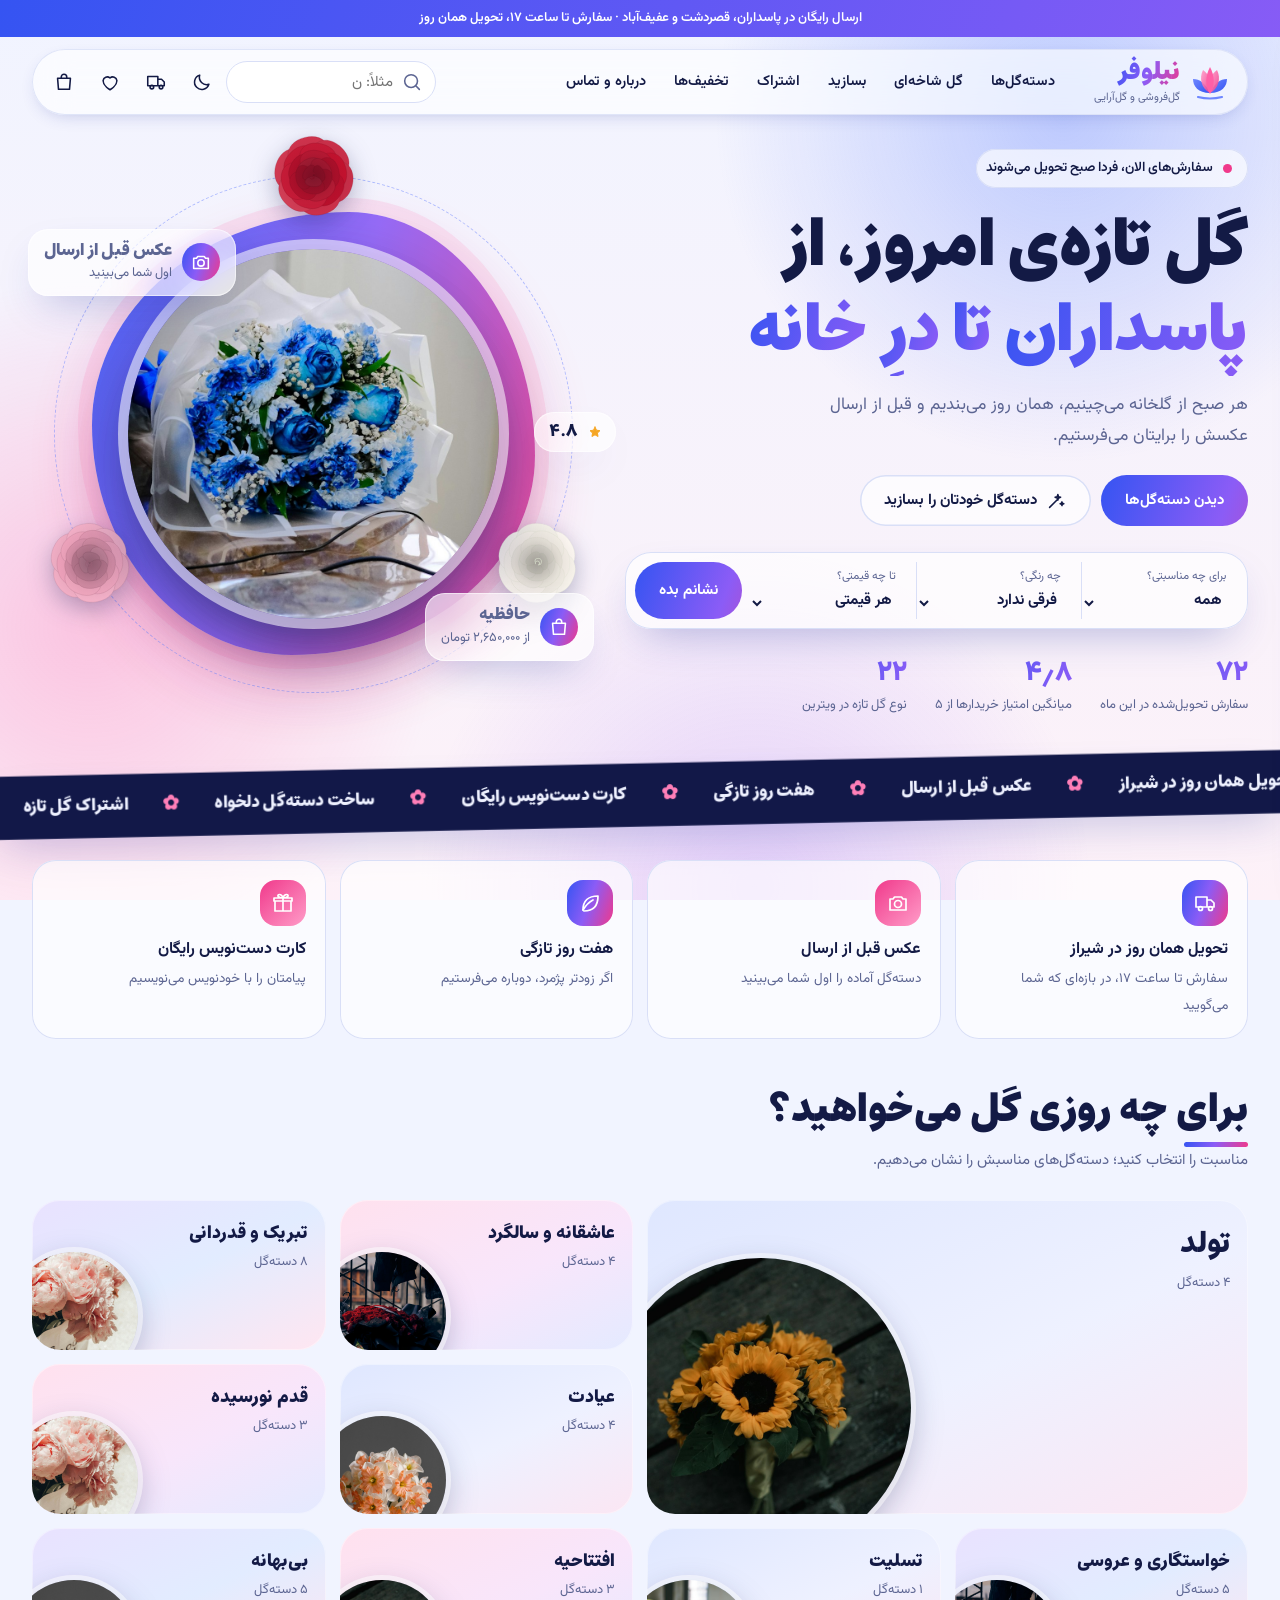
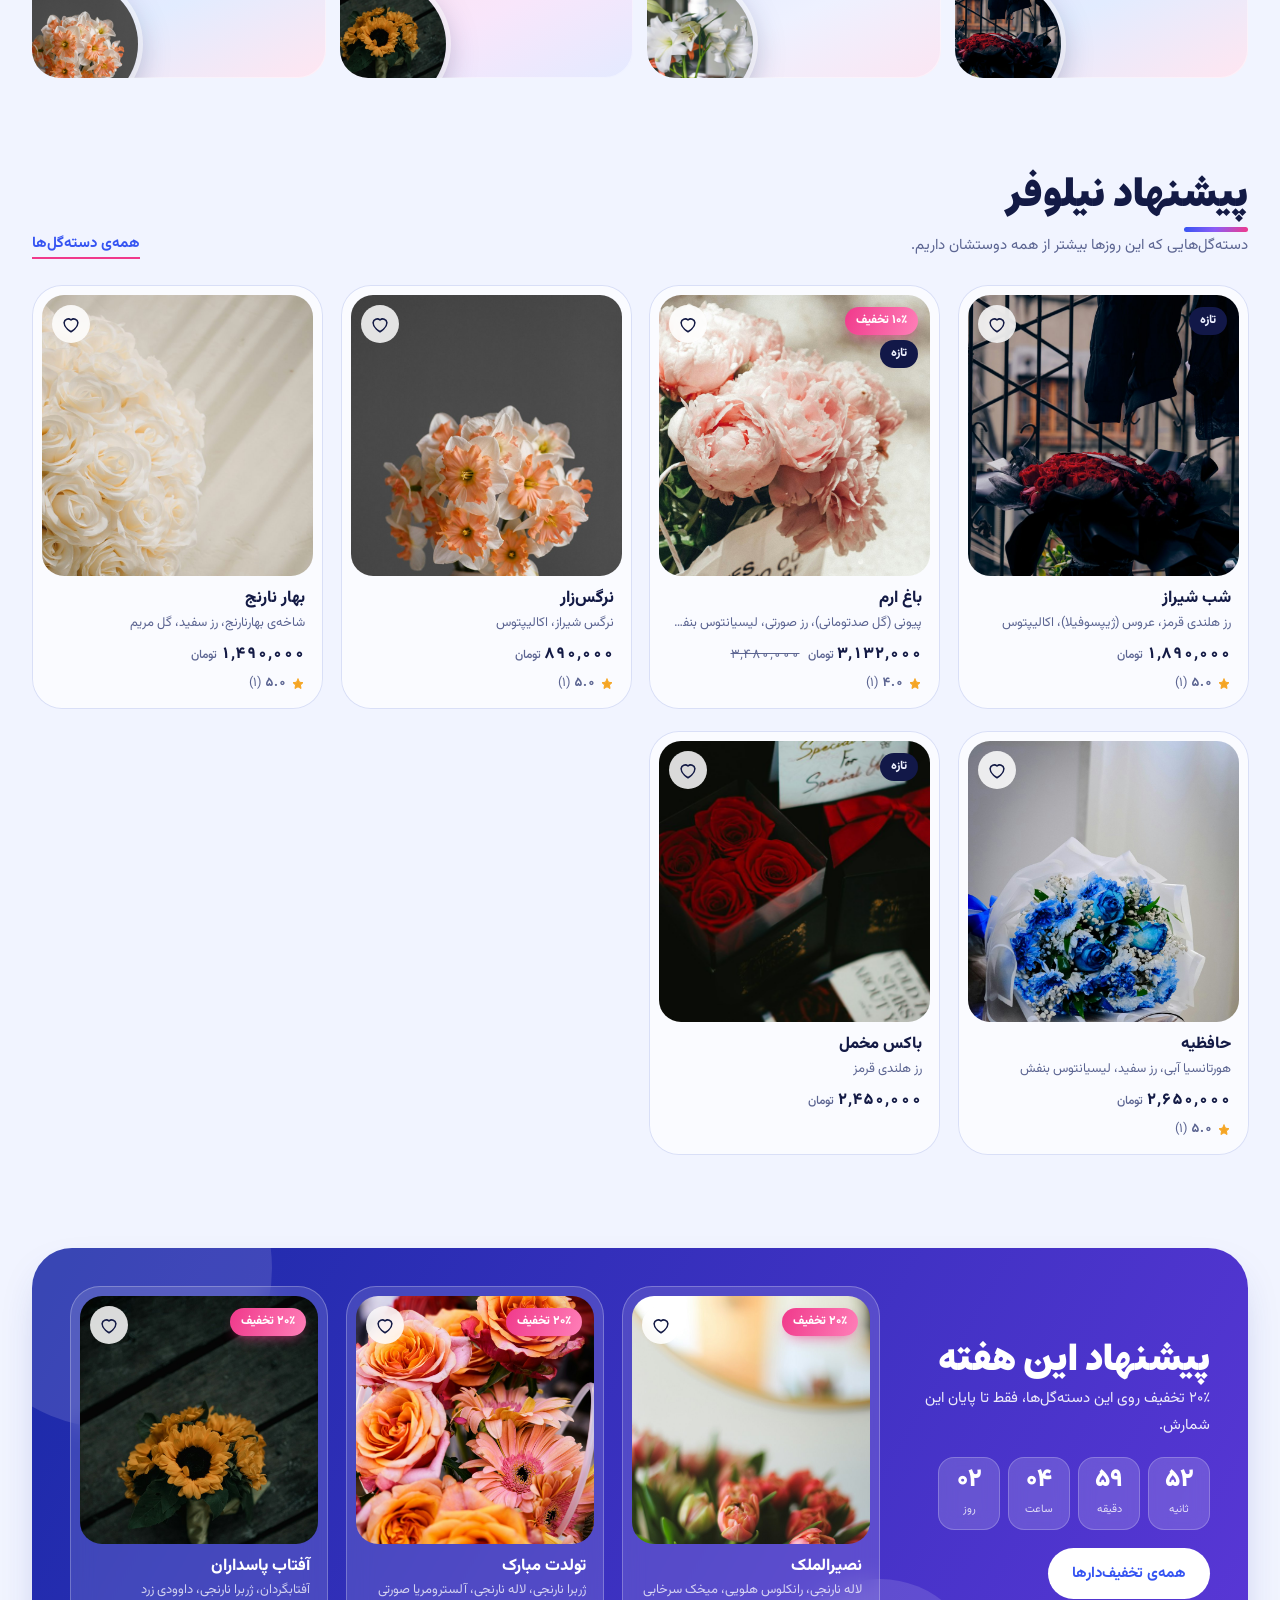
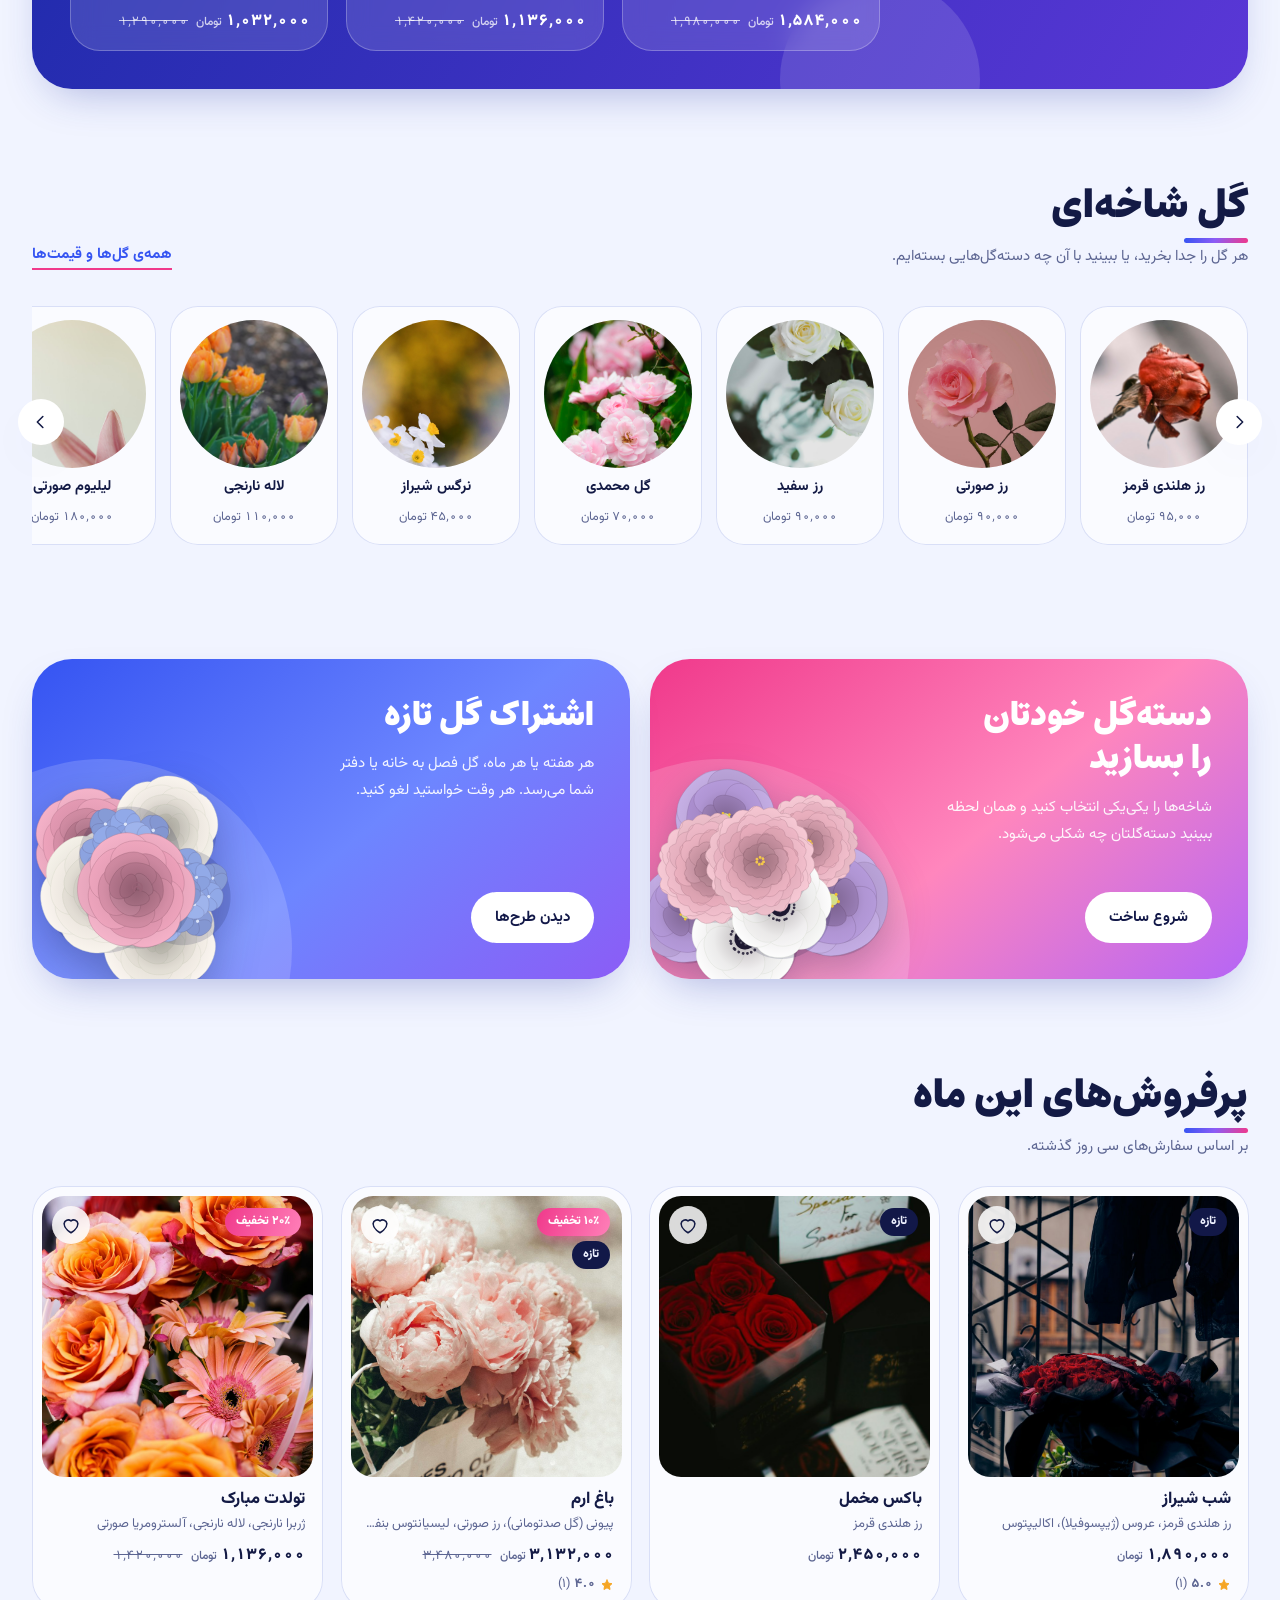
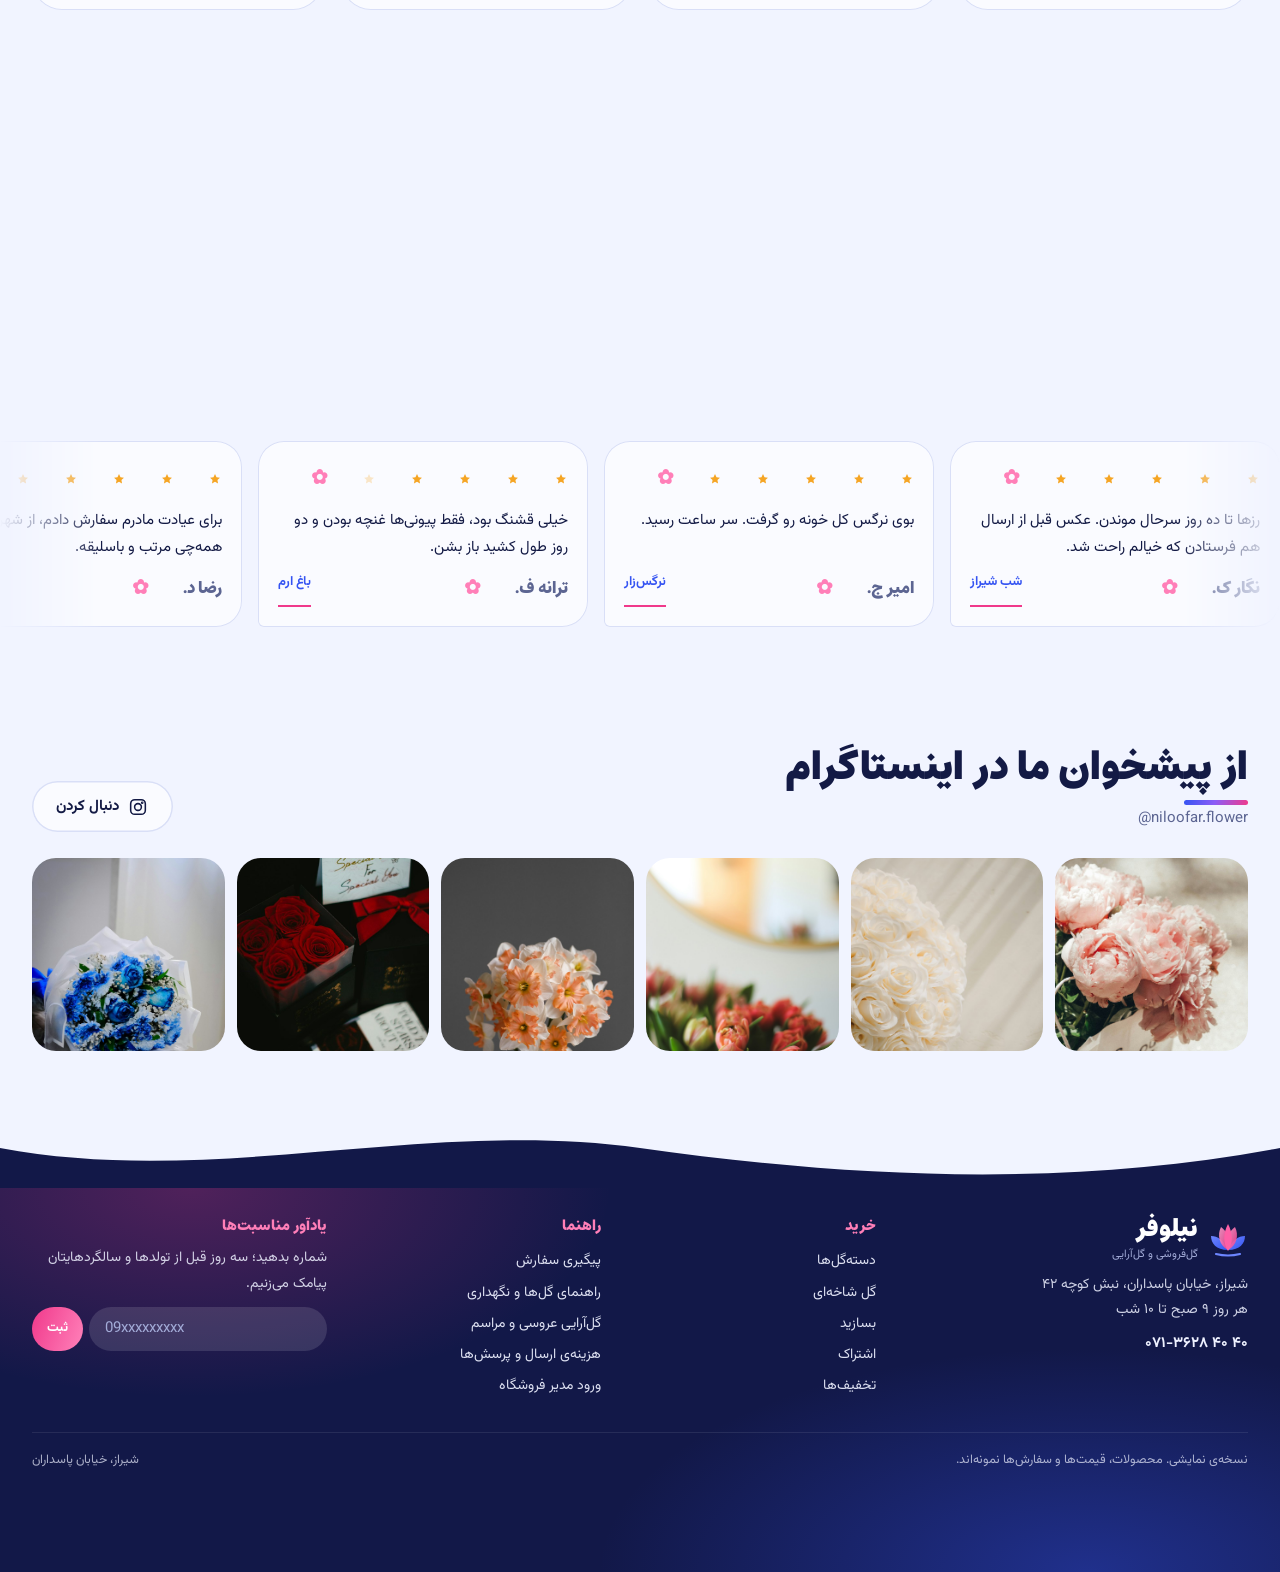
==== commit 4dc7d55e: "Add files via upload changing and added image" ====
--- a/index.html
+++ b/index.html
@@ -17,6 +17,7 @@
   <!-- ترتیب مهم است: نقاش گل‌ها ← داده‌ها ← ابزارها ← جلوه‌ها ← پنل مدیریت ← فروشگاه -->
   <script src="assets/js/flora.js"></script>
   <script src="assets/js/store.js"></script>
+  <script src="assets/js/photos.js"></script>
   <script src="assets/js/ui.js"></script>
   <script src="assets/js/fx.js"></script>
   <script src="assets/js/admin.js"></script>
--- a/assets/css/style.css
+++ b/assets/css/style.css
@@ -719,3 +719,21 @@
 .pd-price .price, .stat b, .clock b { font-variant-numeric: normal; }
 /* در موبایل پیش‌نمایش دسته‌گل بالای فهرست گل‌ها می‌آید تا هر تغییر دیده شود */
 @media (max-width: 1080px) { .bld-side { order: -1; } .bld-art { max-width: 260px; } }
+
+/* ---------- عکس واقعی به‌جای نقاشی ---------- */
+img.photo { display: block; width: 100%; height: 100%; object-fit: cover; }
+.card-art img.photo { transition: transform .8s var(--ease); }
+.card:hover .card-art img.photo { transform: scale(1.08); }
+.stem-art img.photo, .comp .th img, .sugg .th img { width: 100%; height: 100%; object-fit: cover; }
+.stage-bq img.photo { width: 88%; height: auto; aspect-ratio: 1; border-radius: 50%; box-shadow: 0 0 0 10px rgba(255, 255, 255, .55), 0 30px 60px -20px rgba(20, 26, 80, .6); }
+.pd-art img.photo { border-radius: inherit; position: relative; }
+.pd-art:has(img.photo)::before { display: none; }
+.bento-i img.photo { height: auto; box-shadow: 0 0 0 5px rgba(255, 255, 255, .5); }
+.insta img.photo { transition: transform .7s var(--spring); }
+.insta:hover img.photo { transform: scale(1.12); }
+.bento .bento-i img.photo { width: 128px; height: auto; }
+.bento .bento-i:first-child img.photo { width: min(62%, 300px); inset-block-end: -14%; inset-inline-end: -6%; }
+@media (max-width: 820px) {
+  .bento .bento-i img.photo { width: 100px; }
+  .bento .bento-i:first-child img.photo { width: 160px; inset-block-end: -44px; inset-inline-end: -14px; }
+}
